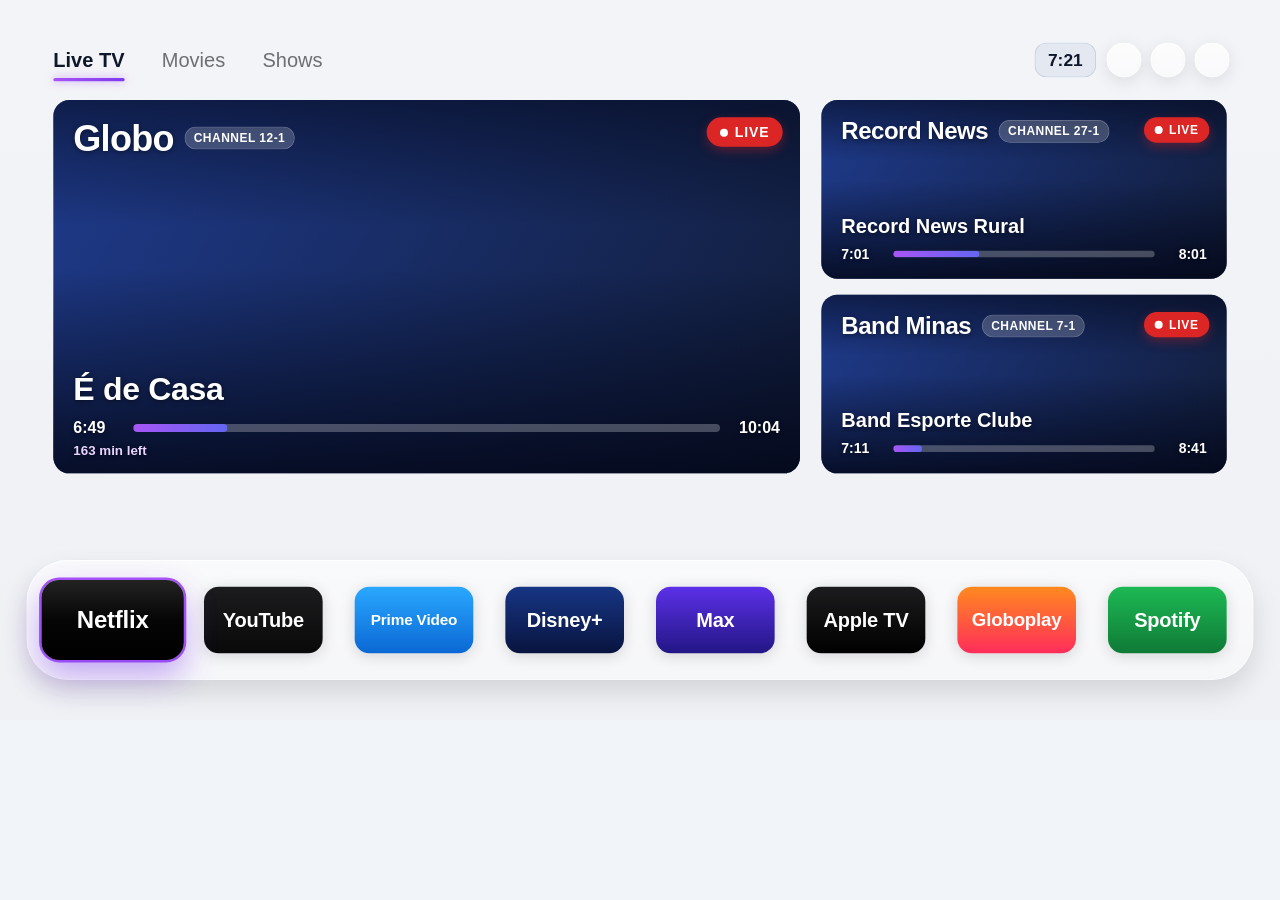
==== web/index.html @ 20753089 "Ajustes mais fáceis e com mais opções; Prateleira de pegar e arrastar Ajustes do Início: cada opção " ====
<!doctype html>
<html lang="en">
<head>
<meta charset="utf-8">
<meta name="viewport" content="width=1920, height=1080">
<title>Free My TV</title>
<link rel="stylesheet" href="home.css">
</head>
<body>
<script>
  // The look the home screen last had, before anything is drawn, so a night start doesn't flash the day one first.
  try {
    if (localStorage.getItem('fmtv.night') === 'true') {
      document.documentElement.style.background = '#020617';
      document.body.className = 'night';
    }
  } catch (e) {}
</script>
<div id="stage">
  <div id="sky" class="layer">
    <div class="grad day"></div>
    <div class="grad night"></div>
    <canvas id="bgA" width="48" height="27"></canvas>
    <canvas id="bgB" width="48" height="27"></canvas>
    <div class="veil"></div>
    <div class="lift"></div>
  </div>
  <div id="home" class="layer">
    <div id="catalog" class="layer">
      <div id="hero"><div class="bg"></div><div class="fade"></div><div class="info"></div></div>
      <div id="rows"></div>
      <div class="msg"></div>
    </div>
    <div id="top" class="layer">
      <h1 id="title"></h1>
      <div id="tabs"></div>
      <div id="buttons"></div>
      <div id="topclock"></div>
      <div id="cards"></div>
      <div id="clock"><span class="time"></span><span class="date"></span></div>
    </div>
    <div id="platter"></div>
    <div id="tiles"></div>
  </div>
  <div id="drawer" class="layer"></div>
  <div id="apps" class="layer sheet"><h2></h2><div class="grid"></div></div>
  <div id="settings" class="layer sheet"><div class="box"></div></div>
  <div id="shelfedit" class="layer sheet"></div>
  <div id="langpick" class="layer sheet"><div class="box"></div></div>
  <div id="saver" class="layer"></div>
  <div id="toast"></div>
</div>
<script src="config.js"></script>
<script src="i18n.js"></script>
<script src="strings.js"></script>
<script src="tv.js"></script>
<script src="zones.js"></script>
<script src="data.js"></script>
<script src="iptv.js"></script>
<script src="home.js"></script>
</body>
</html>
---- web/home.css ----
/*
 * The home screen on a 1920 × 1080 stage: the tabs at the top
 * left, icon-only glass buttons at the top right, three picks, and the glass shelf at the bottom; ↓ on the shelf opens
 * the drawer (inputs, shortcuts, weather). Light by day, dark from sunset to sunrise.
 * No CSS variables, grid or backdrop-filter: older LG TVs (webOS 3 and 4) don't have them, and blur is too heavy for
 * their GPUs. Only transform and opacity animate.
 */
@font-face {
  font-family: 'Inter';
  src: url('fonts/InterVariable.ttf') format('truetype');
  font-weight: 100 900;
}

html, body {
  margin: 0;
  padding: 0;
  width: 100%;
  height: 100%;
  overflow: hidden;
  background: #F1F5F9;
}

body {
  font-family: 'Inter', 'LG Smart UI', 'Helvetica Neue', Arial, sans-serif;
  color: #1D1D1F;
  -webkit-font-smoothing: antialiased;
  cursor: default;
}

button { font: inherit; color: inherit; background: none; border: 0; padding: 0; margin: 0; outline: none; }

#stage {
  position: absolute;
  left: 0;
  top: 0;
  width: 1920px;
  height: 1080px;
  overflow: hidden;
  -webkit-transform-origin: 0 0;
  transform-origin: 0 0;
}

.layer { position: absolute; left: 0; top: 0; width: 1920px; height: 1080px; }

/* Symbols: Material Symbols as white PNGs, tinted by the background color. */
.sym {
  display: inline-block;
  -webkit-mask-size: contain;
  -webkit-mask-repeat: no-repeat;
  -webkit-mask-position: center;
  background-color: currentColor;
}

/* MARK: - Background: the first pick's photo, very blurred and almost white (almost black at night). */

#sky { background: #E2E8F0; }
#sky .grad { position: absolute; left: 0; top: 0; width: 100%; height: 100%; -webkit-transition: opacity 2s; transition: opacity 2s; }
#sky .day { background: -webkit-linear-gradient(top, #F1F5F9, #E2E8F0); background: linear-gradient(#F1F5F9, #E2E8F0); }
#sky .night { background: -webkit-linear-gradient(top, #0F172A, #020617); background: linear-gradient(#0F172A, #020617); opacity: 0; }
#sky canvas { position: absolute; left: -4%; top: -4%; width: 108%; height: 108%; opacity: 0; -webkit-transition: opacity 0.8s; transition: opacity 0.8s; }
#sky canvas.on { opacity: 1; }
#sky .veil { position: absolute; left: 0; top: 0; width: 100%; height: 100%; background: rgba(245, 245, 247, 0.74); -webkit-transition: background-color 2s; transition: background-color 2s; }
#sky .lift { position: absolute; left: 0; top: 0; width: 100%; height: 100%; background: #FFF; opacity: 0; -webkit-transition: opacity 0.45s, background-color 2s; transition: opacity 0.45s, background-color 2s; }
.night #sky .day { opacity: 0; }
.night #sky .night { opacity: 1; }
.night #sky .veil { background: rgba(2, 6, 23, 0.8); }
.night #sky .lift { background: #000; }
.drawer-open #sky .lift { opacity: 0.32; }
.night.drawer-open #sky .lift { opacity: 0.42; }

/* MARK: - Moving parts: the top fades and everything rises when the drawer opens. */

/* Each part is its own stack, so a focused tile (z-index) never shows over the drawer, a sheet or the screensaver. */
#home { z-index: 1; }
#drawer { z-index: 2; }
.sheet { z-index: 3; }
#saver { z-index: 4; }

#home, #drawer {
  -webkit-transition: -webkit-transform 0.38s cubic-bezier(0.32, 0.72, 0.2, 1), opacity 0.28s;
  transition: transform 0.38s cubic-bezier(0.32, 0.72, 0.2, 1), opacity 0.28s;
}
.drawer-open #home { -webkit-transform: translateY(-560px); transform: translateY(-560px); }
#top { -webkit-transition: opacity 0.2s; transition: opacity 0.2s; }
.drawer-open #top { opacity: 0; }
#drawer { -webkit-transform: translateY(560px); transform: translateY(560px); opacity: 0; }
.drawer-open #drawer { -webkit-transform: none; transform: none; opacity: 1; }
/* Closed, it still spans the screen below the shelf: only its keys take the pointer, and only when it's open. */
#drawer { pointer-events: none; }
.drawer-open #drawer .key { pointer-events: auto; }

/* MARK: - Title and tabs */

#title {
  position: absolute;
  left: 76px;
  top: 52px;
  margin: 0;
  font-size: 76px;
  font-weight: 600;
  letter-spacing: 0.004em;
  line-height: 1;
  white-space: nowrap;
  color: #1D1D1F;
  -webkit-transition: color 2s;
  transition: color 2s;
}

/* No title ("Para você"): the tabs take its place, in line with the buttons. */
#title { display: none; }
#tabs { position: absolute; left: 54px; top: 56px; height: 68px; white-space: nowrap; }
.tab {
  position: relative;
  display: inline-block;
  height: 68px;
  padding: 0 26px;
  margin-right: 4px;
  border-radius: 34px;
  font-size: 30px;
  font-weight: 500;
  line-height: 68px;
  color: #6E6E73;
  -webkit-transition: -webkit-transform 0.2s cubic-bezier(0.2, 0.9, 0.3, 1.2), background-color 0.17s, box-shadow 0.2s, color 0.17s;
  transition: transform 0.2s cubic-bezier(0.2, 0.9, 0.3, 1.2), background-color 0.17s, box-shadow 0.2s, color 0.17s;
}
.tab.on { font-weight: 800; color: #0F172A; }
.tab.on::after {
  content: '';
  position: absolute;
  left: 26px;
  right: 26px;
  bottom: 2px;
  height: 5px;
  border-radius: 3px;
  background: -webkit-linear-gradient(left, #A855F7, #7C3AED);
  background: linear-gradient(90deg, #A855F7, #7C3AED);
  box-shadow: 0 0 12px rgba(168, 85, 247, 0.6);
}
.tab.focus {
  background: #FFF;
  color: #6D28D9;
  -webkit-transform: scale(1.05);
  transform: scale(1.05);
  box-shadow: 0 8px 26px rgba(0, 0, 0, 0.22);
}
.night #title, .night .tab.on { color: #F5F5F7; }
.night .tab { color: rgba(245, 245, 247, 0.62); }
.night .tab.focus { color: #6D28D9; box-shadow: 0 8px 26px rgba(0, 0, 0, 0.4); }

/* Live TV, HDMI Inputs and Settings: glass circles; the focused one turns white, with its name below. */
.round {
  position: absolute;
  top: 64px;
  width: 52px;
  height: 52px;
  border-radius: 26px;
  background: -webkit-linear-gradient(top, rgba(255, 255, 255, 0.78), rgba(255, 255, 255, 0.5));
  background: linear-gradient(rgba(255, 255, 255, 0.78), rgba(255, 255, 255, 0.5));
  box-shadow: 0 6px 26px rgba(0, 0, 0, 0.1), inset 0 1px 0 rgba(255, 255, 255, 0.9), inset 0 0 0 1px rgba(255, 255, 255, 0.5);
  color: #1D1D1F;
  -webkit-transition: -webkit-transform 0.2s cubic-bezier(0.2, 0.9, 0.3, 1.2), box-shadow 0.2s, background-color 0.17s;
  transition: transform 0.2s cubic-bezier(0.2, 0.9, 0.3, 1.2), box-shadow 0.2s, background-color 0.17s;
}
.round .sym { position: absolute; left: 15px; top: 15px; width: 22px; height: 22px; }
.round.focus { background: #7C3AED; color: #FFF; -webkit-transform: scale(1.1); transform: scale(1.1); box-shadow: 0 14px 30px rgba(0, 0, 0, 0.24); }
.round .tip { font-size: 19px !important;
  position: absolute;
  top: 66px;
  left: 50%;
  width: 300px;
  margin-left: -150px;
  text-align: center;
  font-size: 23px;
  font-weight: 600;
  white-space: nowrap;
  opacity: 0;
  -webkit-transition: opacity 0.14s;
  transition: opacity 0.14s;
}
.round.last .tip { left: auto; right: -10px; margin-left: 0; text-align: right; }
.round.focus .tip { opacity: 1; }
.night .round {
  background: -webkit-linear-gradient(top, rgba(40, 40, 44, 0.8), rgba(17, 17, 19, 0.62));
  background: linear-gradient(rgba(40, 40, 44, 0.8), rgba(17, 17, 19, 0.62));
  box-shadow: 0 6px 26px rgba(0, 0, 0, 0.3), inset 0 1px 0 rgba(255, 255, 255, 0.14), inset 0 0 0 1px rgba(255, 255, 255, 0.08);
  color: rgba(255, 255, 255, 0.92);
}
.night .round.focus { background: #7C3AED; color: #FFF; }
.night .round.focus .tip { color: #F5F5F7; }

/* MARK: - Picks: a wide card and two tall ones; focused, a card grows 5%, rises and its edge lights up. */

.card {
  position: absolute;
  top: 172px;
  height: 442px;
  -webkit-transition: -webkit-transform 0.22s cubic-bezier(0.2, 0.9, 0.3, 1.15);
  transition: transform 0.22s cubic-bezier(0.2, 0.9, 0.3, 1.15);
}
.card .img {
  position: absolute;
  left: 0;
  top: 0;
  width: 100%;
  height: 100%;
  border-radius: 24px;
  overflow: hidden;
  background-color: #DADADF;
  background-size: cover;
  background-position: center;
  box-shadow: 0 10px 30px rgba(0, 0, 0, 0.14);
  -webkit-transition: box-shadow 0.22s;
  transition: box-shadow 0.22s;
}
.card .img::after {
  content: '';
  position: absolute;
  left: 0;
  top: 0;
  right: 0;
  bottom: 0;
  border-radius: 24px;
  box-shadow: inset 0 0 0 3px #A855F7;
  background: -webkit-linear-gradient(-60deg, rgba(255, 255, 255, 0.22), rgba(255, 255, 255, 0) 55%);
  background: linear-gradient(150deg, rgba(255, 255, 255, 0.22), rgba(255, 255, 255, 0) 55%);
  opacity: 0;
  -webkit-transition: opacity 0.17s;
  transition: opacity 0.17s;
}
.card.focus { -webkit-transform: translateY(-6px) scale(1.05); transform: translateY(-6px) scale(1.05); z-index: 2; }
.card.focus .img { box-shadow: 0 24px 46px rgba(124, 58, 237, 0.4); }
.card.focus .img::after { opacity: 1; }
.card .name {
  position: absolute;
  left: 0;
  top: 464px;
  max-width: 100%;
  overflow: hidden;
  text-overflow: ellipsis;
  white-space: nowrap;
  font-size: 31px;
  font-weight: 600;
  letter-spacing: 0.012em;
  color: #1D1D1F;
  -webkit-transition: color 2s;
  transition: color 2s;
}
.card .meta {
  position: absolute;
  left: 0;
  top: 506px;
  max-width: 100%;
  overflow: hidden;
  text-overflow: ellipsis;
  white-space: nowrap;
  font-size: 25px;
  font-weight: 500;
  color: #6E6E73;
}
.night .card .img { background-color: #2C2C2E; box-shadow: 0 10px 30px rgba(0, 0, 0, 0.32); }
.night .card .name { color: #F5F5F7; }
.night .card .meta { color: rgba(245, 245, 247, 0.62); }

/* Without a TMDB key (or picks yet): the date and the time instead of the cards. */
#clock {
  position: absolute;
  left: 76px;
  top: 210px;
  font-size: 176px;
  font-weight: 200;
  letter-spacing: -0.01em;
  line-height: 1;
  color: #1D1D1F;
  display: none;
}
#clock .date { display: block; font-size: 40px; font-weight: 500; letter-spacing: 0; margin-top: 18px; color: #6E6E73; }
.no-picks #clock { display: block; }
.night #clock { color: #F5F5F7; }
.night #clock .date { color: rgba(245, 245, 247, 0.62); }

/* The clock next to the round buttons, as in smart_tv_ui.html */
#topclock {
  position: absolute;
  right: 276px;
  top: 64px;
  height: 52px;
  padding: 0 20px;
  border-radius: 18px;
  line-height: 52px;
  font-size: 26px;
  font-weight: 700;
  font-feature-settings: 'tnum';
  color: #0F172A;
  background: rgba(226, 232, 240, 0.85);
  box-shadow: inset 0 0 0 1px rgba(148, 163, 184, 0.5);
}
.night #topclock { color: #FFF; background: rgba(255, 255, 255, 0.06); box-shadow: inset 0 0 0 1px rgba(255, 255, 255, 0.1); }

/* MARK: - TV aberta: channel cards with the name on top, a red LIVE badge and what's on at the bottom */

.card.live .img { box-shadow: 0 14px 34px rgba(15, 23, 42, 0.28); -webkit-transition: opacity 0.4s; transition: opacity 0.4s; }
/* Over the color or the picture: dark at the top and the bottom, so the white text always reads. */
.card.live .shade {
  position: absolute;
  left: 0;
  top: 0;
  right: 0;
  bottom: 0;
  border-radius: 24px;
  background: -webkit-linear-gradient(top, rgba(2, 6, 23, 0.55), rgba(2, 6, 23, 0) 34%, rgba(2, 6, 23, 0) 45%, rgba(2, 6, 23, 0.82));
  background: linear-gradient(rgba(2, 6, 23, 0.55), rgba(2, 6, 23, 0) 34%, rgba(2, 6, 23, 0) 45%, rgba(2, 6, 23, 0.82));
}
.card.live.playing .img { opacity: 0; }
.card.live.playing .mark { opacity: 0; }
.card.live.focus .shade { box-shadow: inset 0 0 0 3px #A855F7; }

/* Each card's picture (home.js, placePlayer): under the card it plays in, which shows through. */
.cardplayer {
  position: absolute;
  border-radius: 24px;
  overflow: hidden;
  background: #000;
  object-fit: cover;
}
/* In a computer's browser, a stand-in for the picture. */
.cardplayer.sample {
  background: -webkit-linear-gradient(-30deg, #1E3A8A, #0F172A 40%, #312E81 70%, #0F172A);
  background: linear-gradient(120deg, #1E3A8A, #0F172A 40%, #312E81 70%, #0F172A);
  background-size: 300% 300%;
  -webkit-animation: sample 6s ease-in-out infinite alternate;
  animation: sample 6s ease-in-out infinite alternate;
}
@-webkit-keyframes sample { from { background-position: 0% 50%; } to { background-position: 100% 50%; } }
@keyframes sample { from { background-position: 0% 50%; } to { background-position: 100% 50%; } }

.card.live .mark { position: absolute; right: 40px; top: 50%; margin-top: -60px; width: 120px; height: 120px; color: rgba(255, 255, 255, 0.12); -webkit-transition: opacity 0.4s; transition: opacity 0.4s; }
.card.live .mark .sym { width: 120px; height: 120px; }
.card.live.small .mark { right: 28px; margin-top: -40px; width: 80px; height: 80px; }
.card.live.small .mark .sym { width: 80px; height: 80px; }
/* The channel's logo from the IPTV list, in place of the symbol, while no picture plays on the card. */
.card.live .mark.has-logo { width: 280px; height: 160px; margin-top: -80px; text-align: right; }
.card.live.small .mark.has-logo { width: 180px; height: 100px; margin-top: -50px; }
.card.live .mark .logo { max-width: 100%; max-height: 100%; opacity: 0.92; }
.card.live .head { position: absolute; left: 30px; top: 26px; right: 200px; white-space: nowrap; color: #FFF; }
.card.live.small .head { right: 170px; overflow: hidden; text-overflow: ellipsis; }
.card.live .chan { font-size: 36px; font-weight: 900; letter-spacing: -0.02em; vertical-align: middle; text-shadow: 0 2px 8px rgba(0, 0, 0, 0.45); }
.card.live.big .chan { font-size: 54px; }
.card.live .num {
  display: inline-block;
  margin-left: 16px;
  padding: 0 14px;
  height: 34px;
  line-height: 34px;
  border-radius: 17px;
  font-size: 18px;
  font-weight: 700;
  text-transform: uppercase;
  letter-spacing: 0.04em;
  vertical-align: middle;
  background: rgba(255, 255, 255, 0.2);
  box-shadow: inset 0 0 0 1px rgba(255, 255, 255, 0.25);
}
.card.live .badge {
  position: absolute;
  right: 26px;
  top: 26px;
  height: 38px;
  padding: 0 16px;
  line-height: 38px;
  border-radius: 19px;
  font-size: 18px;
  font-weight: 800;
  letter-spacing: 0.06em;
  text-transform: uppercase;
  color: #FFF;
  background: #DC2626;
  box-shadow: 0 6px 16px rgba(220, 38, 38, 0.35);
  white-space: nowrap;
}
.card.live.big .badge { height: 44px; line-height: 44px; font-size: 21px; padding: 0 20px; border-radius: 22px; }
.card.live .dot {
  display: inline-block;
  width: 12px;
  height: 12px;
  margin-right: 10px;
  border-radius: 6px;
  background: #FFF;
  -webkit-animation: livedot 1.2s ease-in-out infinite;
  animation: livedot 1.2s ease-in-out infinite;
}
@-webkit-keyframes livedot { 0%, 100% { opacity: 1; } 50% { opacity: 0.35; } }
@keyframes livedot { 0%, 100% { opacity: 1; } 50% { opacity: 0.35; } }
.card.live .foot { position: absolute; left: 30px; right: 30px; bottom: 22px; color: #FFF; }
.card.live .prog { font-size: 30px; font-weight: 700; white-space: nowrap; overflow: hidden; text-overflow: ellipsis; text-shadow: 0 2px 8px rgba(0, 0, 0, 0.5); }
.card.live.big .prog { font-size: 48px; font-weight: 800; letter-spacing: -0.01em; }
/* Start time, the progress, end time, on one line. */
.card.live .timeline { position: relative; height: 30px; margin-top: 10px; }
.card.live .timeline .t { position: absolute; top: 0; font-size: 21px; font-weight: 700; line-height: 30px; font-feature-settings: 'tnum'; text-shadow: 0 1px 6px rgba(0, 0, 0, 0.5); }
.card.live .timeline .t:first-child { left: 0; }
.card.live .timeline .t:last-child { right: 0; }
.card.live .bar { position: absolute; left: 78px; right: 78px; top: 10px; height: 10px; border-radius: 5px; overflow: hidden; background: rgba(255, 255, 255, 0.25); }
.card.live .fill { height: 10px; border-radius: 5px; background: -webkit-linear-gradient(left, #A855F7, #6366F1); background: linear-gradient(90deg, #A855F7, #6366F1); }
.card.live.big .timeline { height: 34px; margin-top: 14px; }
.card.live.big .timeline .t { font-size: 24px; line-height: 34px; }
.card.live.big .bar { left: 90px; right: 90px; top: 11px; height: 12px; border-radius: 6px; }
.card.live.big .fill { height: 12px; border-radius: 6px; }
.card.live .left { margin-top: 6px; font-size: 20px; font-weight: 600; color: #E9D5FF; text-shadow: 0 1px 6px rgba(0, 0, 0, 0.5); }

/* MARK: - Shelf: the glass bar with the apps, each in its brand color; focused, a tile grows 20% and rises. */

#platter {
  position: absolute;
  top: 814px;
  height: 206px;
  border-radius: 62px;
  background: -webkit-linear-gradient(top, rgba(255, 255, 255, 0.62), rgba(255, 255, 255, 0.4));
  background: linear-gradient(rgba(255, 255, 255, 0.62), rgba(255, 255, 255, 0.4));
  box-shadow: 0 18px 40px rgba(0, 0, 0, 0.12), inset 0 1.5px 0 rgba(255, 255, 255, 0.95), inset 0 0 0 1px rgba(255, 255, 255, 0.55);
}
.night #platter {
  background: -webkit-linear-gradient(top, rgba(30, 41, 59, 0.72), rgba(15, 23, 42, 0.6));
  background: linear-gradient(rgba(30, 41, 59, 0.72), rgba(15, 23, 42, 0.6));
  box-shadow: 0 18px 40px rgba(0, 0, 0, 0.32), inset 0 1.5px 0 rgba(255, 255, 255, 0.14), inset 0 0 0 1px rgba(255, 255, 255, 0.08);
}

#tiles {
  position: absolute;
  left: 0;
  top: 0;
  -webkit-transition: -webkit-transform 0.3s cubic-bezier(0.2, 0.9, 0.3, 1);
  transition: transform 0.3s cubic-bezier(0.2, 0.9, 0.3, 1);
}

.tile {
  position: absolute;
  top: 854px;
  height: 126px;
  border-radius: 22px;
  overflow: hidden;
  color: #FFF;
  box-shadow: 0 4px 22px rgba(0, 0, 0, 0.14);
  -webkit-transition: -webkit-transform 0.2s cubic-bezier(0.2, 0.9, 0.3, 1.2), box-shadow 0.2s, opacity 0.3s;
  transition: transform 0.2s cubic-bezier(0.2, 0.9, 0.3, 1.2), box-shadow 0.2s, opacity 0.3s;
}
.tile img { position: absolute; left: 50%; top: 50%; max-width: 76%; max-height: 62%; -webkit-transform: translate(-50%, -50%); transform: translate(-50%, -50%); }
/* a logo lifted off the TV's icon (home.js): as large as the tile allows */
.tile img.logo { width: 70%; height: 50%; max-width: none; max-height: none; object-fit: contain; }
.tile .word {
  position: absolute;
  left: 8%;
  right: 8%;
  top: 50%;
  margin-top: -20px;
  height: 40px;
  line-height: 40px;
  text-align: center;
  font-size: 30px;
  font-weight: 700;
  letter-spacing: -0.01em;
  white-space: nowrap;
  overflow: hidden;
  text-overflow: ellipsis;
}
.tile::after {
  content: '';
  position: absolute;
  left: 0;
  top: 0;
  right: 0;
  height: 50%;
  background: -webkit-linear-gradient(top, rgba(255, 255, 255, 0.1), rgba(255, 255, 255, 0));
  background: linear-gradient(rgba(255, 255, 255, 0.1), rgba(255, 255, 255, 0));
  opacity: 0;
  -webkit-transition: opacity 0.17s;
  transition: opacity 0.17s;
}
.tile.focus { -webkit-transform: scale(1.2); transform: scale(1.2); box-shadow: 0 18px 40px rgba(124, 58, 237, 0.45), 0 0 0 3px #A855F7; z-index: 2; }
.tile.focus::after { opacity: 1; }
.night .tile { box-shadow: 0 4px 22px rgba(0, 0, 0, 0.3); }
.night .tile.focus { box-shadow: 0 18px 40px rgba(124, 58, 237, 0.5), 0 0 0 3px #A855F7; }
.more { position: absolute; width: 17px; height: 17px; color: rgba(0, 0, 0, 0.6); }
.more.back { -webkit-transform: scaleX(-1); transform: scaleX(-1); }
.night .more { color: rgba(255, 255, 255, 0.8); }

/* MARK: - Drawer: inputs and shortcuts, weather */

.row-title { position: absolute; top: 494px; font-size: 25px; font-weight: 600; color: #6E6E73; white-space: nowrap; }
.night .row-title { color: rgba(255, 255, 255, 0.7); }

.glass {
  background: -webkit-linear-gradient(top, rgba(255, 255, 255, 0.86), rgba(255, 255, 255, 0.66));
  background: linear-gradient(rgba(255, 255, 255, 0.86), rgba(255, 255, 255, 0.66));
  box-shadow: 0 10px 30px rgba(0, 0, 0, 0.1), inset 0 1.5px 0 rgba(255, 255, 255, 0.95), inset 0 0 0 1px rgba(255, 255, 255, 0.5);
}
.night .glass {
  background: -webkit-linear-gradient(top, rgba(30, 41, 59, 0.78), rgba(15, 23, 42, 0.64));
  background: linear-gradient(rgba(30, 41, 59, 0.78), rgba(15, 23, 42, 0.64));
  box-shadow: 0 10px 30px rgba(0, 0, 0, 0.3), inset 0 1.5px 0 rgba(255, 255, 255, 0.12), inset 0 0 0 1px rgba(255, 255, 255, 0.07);
}

.key {
  position: absolute;
  top: 540px;
  height: 126px;
  border-radius: 20px;
  text-align: center;
  color: #1D1D1F;
  -webkit-transition: -webkit-transform 0.19s cubic-bezier(0.2, 0.9, 0.3, 1.2), box-shadow 0.19s, background-color 0.14s;
  transition: transform 0.19s cubic-bezier(0.2, 0.9, 0.3, 1.2), box-shadow 0.19s, background-color 0.14s;
}
.key .sym { position: absolute; left: 50%; top: 33px; width: 34px; height: 34px; margin-left: -17px; }
.key .label { position: absolute; left: 8px; right: 8px; top: 82px; font-size: 23px; font-weight: 500; white-space: nowrap; overflow: hidden; text-overflow: ellipsis; }
.key.off { color: #8E8E93; }
.key.focus { background: #7C3AED; color: #FFF; -webkit-transform: scale(1.07); transform: scale(1.07); box-shadow: 0 16px 34px rgba(0, 0, 0, 0.42); z-index: 2; }
.night .key { color: rgba(255, 255, 255, 0.95); }
.night .key.off { color: rgba(255, 255, 255, 0.42); }
.night .key.focus { color: #FFF; }

.panel { position: absolute; top: 708px; height: 300px; border-radius: 30px; overflow: hidden; color: #1D1D1F; }
.night .panel { color: #F5F5F7; }
.panel .head { position: absolute; left: 34px; top: 30px; font-size: 25px; font-weight: 600; color: #6E6E73; white-space: nowrap; }
.panel .side { position: absolute; right: 34px; top: 33px; font-size: 21px; font-weight: 500; color: #8E8E93; white-space: nowrap; }
.night .panel .head { color: rgba(255, 255, 255, 0.7); }
.night .panel .side { color: rgba(255, 255, 255, 0.6); }

#weather .now { position: absolute; left: 34px; top: 82px; height: 100px; white-space: nowrap; }
#weather .now .sym { width: 56px; height: 56px; vertical-align: 12px; margin-right: 18px; }
#weather .now .temp { font-size: 100px; font-weight: 300; line-height: 100px; font-feature-settings: 'tnum'; }
#weather .cond { position: absolute; left: 34px; top: 192px; font-size: 29px; font-weight: 500; white-space: nowrap; }
#weather .range { position: absolute; left: 34px; top: 236px; font-size: 23px; font-weight: 500; color: #6E6E73; white-space: nowrap; font-feature-settings: 'tnum'; }
#weather .split { position: absolute; left: 391px; top: 34px; bottom: 34px; width: 2px; background: rgba(0, 0, 0, 0.1); }
#weather .hours { position: absolute; left: 422px; right: 30px; top: 74px; height: 140px; }
#weather .hour { position: absolute; top: 0; text-align: center; font-feature-settings: 'tnum'; }
#weather .hour .t { font-size: 22px; font-weight: 500; color: #6E6E73; }
#weather .hour .sym { display: block; width: 30px; height: 30px; margin: 22px auto 18px; }
#weather .hour .d { font-size: 26px; font-weight: 500; }
#weather .sun { position: absolute; left: 422px; top: 236px; font-size: 23px; font-weight: 500; color: #6E6E73; white-space: nowrap; }
#weather .sun .sym { width: 22px; height: 22px; vertical-align: -3px; margin-right: 10px; }
#weather .sun span { margin-right: 36px; }
.night #weather .range, .night #weather .hour .t, .night #weather .sun { color: rgba(255, 255, 255, 0.68); }
.night #weather .split { background: rgba(255, 255, 255, 0.14); }


/* MARK: - Sheets over the home screen: All Apps, Settings, Shelf */

.sheet {
  background: rgba(0, 0, 0, 0.66);
  color: #FFF;
  opacity: 0;
  visibility: hidden;
  pointer-events: none; /* while it fades out, the pointer goes to what's under it, not to its rows */
  -webkit-transform: scale(1.04);
  transform: scale(1.04);
  -webkit-transition: opacity 0.24s, -webkit-transform 0.3s cubic-bezier(0.2, 0.9, 0.3, 1), visibility 0s 0.3s;
  transition: opacity 0.24s, transform 0.3s cubic-bezier(0.2, 0.9, 0.3, 1), visibility 0s 0.3s;
}
.sheet.open { opacity: 1; visibility: visible; pointer-events: auto; -webkit-transform: none; transform: none; -webkit-transition-delay: 0s; transition-delay: 0s; }
.sheet h2 { position: absolute; left: 0; right: 0; top: 84px; margin: 0; text-align: center; font-size: 40px; font-weight: 600; }

#apps .grid { position: absolute; left: 0; top: 0; width: 1920px; -webkit-transition: -webkit-transform 0.28s cubic-bezier(0.2, 0.9, 0.3, 1); transition: transform 0.28s cubic-bezier(0.2, 0.9, 0.3, 1); }
.cell { position: absolute; width: 300px; height: 169px; }
.cell .face {
  position: absolute;
  left: 0;
  top: 0;
  width: 300px;
  height: 169px;
  border-radius: 22px;
  overflow: hidden;
  box-shadow: inset 0 0 0 2px rgba(255, 255, 255, 0.08);
  -webkit-transition: -webkit-transform 0.19s cubic-bezier(0.2, 0.9, 0.3, 1.2), box-shadow 0.19s;
  transition: transform 0.19s cubic-bezier(0.2, 0.9, 0.3, 1.2), box-shadow 0.19s;
}
.cell .face img { position: absolute; left: 50%; top: 50%; max-width: 70%; max-height: 60%; -webkit-transform: translate(-50%, -50%); transform: translate(-50%, -50%); }
.cell .face img.logo { width: 64%; height: 46%; max-width: none; max-height: none; object-fit: contain; }
.cell .face .word { position: absolute; left: 6%; right: 6%; top: 50%; margin-top: -22px; height: 44px; line-height: 44px; text-align: center; font-size: 32px; font-weight: 700; white-space: nowrap; overflow: hidden; text-overflow: ellipsis; color: #FFF; }
.cell .label { position: absolute; left: 0; right: 0; top: 186px; text-align: center; font-size: 24px; font-weight: 500; color: rgba(255, 255, 255, 0.6); white-space: nowrap; overflow: hidden; text-overflow: ellipsis; }
.cell.focus .face { -webkit-transform: scale(1.08); transform: scale(1.08); box-shadow: 0 16px 34px rgba(124, 58, 237, 0.5), inset 0 0 0 3px #A855F7; }
.cell.focus .label { color: #FFF; }

#settings .box, #shelfedit .box, #langpick .box {
  position: absolute;
  left: 560px;
  top: 150px;
  width: 800px;
  border-radius: 40px;
  padding: 30px 30px 26px;
  box-sizing: border-box;
  background: -webkit-linear-gradient(top, rgba(34, 36, 44, 0.96), rgba(18, 20, 26, 0.97));
  background: linear-gradient(rgba(34, 36, 44, 0.96), rgba(18, 20, 26, 0.97));
  box-shadow: 0 40px 90px rgba(0, 0, 0, 0.6), inset 0 1px 0 rgba(255, 255, 255, 0.14), inset 0 0 0 1px rgba(255, 255, 255, 0.08);
}
.box .title { font-size: 38px; font-weight: 700; padding: 6px 18px 18px; letter-spacing: -0.01em; }
.box .title .sym { width: 36px; height: 36px; vertical-align: -5px; margin-right: 14px; color: rgba(255, 255, 255, 0.85); }
.box .list { position: relative; overflow: hidden; }
.box .rows { -webkit-transition: -webkit-transform 0.2s cubic-bezier(0.2, 0.9, 0.3, 1); transition: transform 0.2s cubic-bezier(0.2, 0.9, 0.3, 1); }
.box .row { position: relative; height: 70px; margin-bottom: 8px; border-radius: 20px; font-size: 30px; font-weight: 600; line-height: 70px; padding: 0 24px; white-space: nowrap; -webkit-transition: background-color 0.13s; transition: background-color 0.13s; }
.box .row.focus { background: rgba(168, 85, 247, 0.28); box-shadow: inset 0 1px 0 rgba(255, 255, 255, 0.14); }
.box .row .value { position: absolute; right: 24px; top: 0; color: rgba(255, 255, 255, 0.92); font-weight: 500; }
.box .row .value .chev { color: rgba(255, 255, 255, 0.35); margin: 0 10px; }
.box .row .value .sym { width: 26px; height: 26px; vertical-align: -3px; }
.box .row.dim { color: rgba(255, 255, 255, 0.4); }
.box .hint { padding: 14px 18px 0; font-size: 22px; font-weight: 500; color: rgba(255, 255, 255, 0.5); }
/* Home Settings: what the focused row does, in plain words, above the keys' hint. */
.box .about { min-height: 64px; padding: 16px 18px 0; font-size: 25px; line-height: 32px; font-weight: 500; color: rgba(255, 255, 255, 0.86); }
.box .row.warn { background: rgba(239, 68, 68, 0.3); }
.box .row.warn .value { color: #FCA5A5; font-weight: 700; }

/* MARK: - Shelf editor: the apps in a grid; the one being moved is lifted and glows, the others slide to make room. */

#shelfedit { background: rgba(4, 6, 14, 0.94); }
#shelfedit .grid { position: absolute; left: 0; top: 0; width: 1920px; height: 1080px; }
#shelfedit .cell {
  -webkit-transition: left 0.22s cubic-bezier(0.2, 0.9, 0.3, 1), top 0.22s cubic-bezier(0.2, 0.9, 0.3, 1), opacity 0.2s;
  transition: left 0.22s cubic-bezier(0.2, 0.9, 0.3, 1), top 0.22s cubic-bezier(0.2, 0.9, 0.3, 1), opacity 0.2s;
}
#shelfedit .cell.away { opacity: 0; pointer-events: none; }
#shelfedit .cell.held { z-index: 5; }
#shelfedit .cell.held .face {
  -webkit-transform: scale(1.16) rotate(-2deg);
  transform: scale(1.16) rotate(-2deg);
  box-shadow: 0 30px 60px rgba(124, 58, 237, 0.7), inset 0 0 0 4px #FFF;
}
#shelfedit .cell.held .label { color: #FFF; font-weight: 700; }
/* Following the pointer: no sliding, it's where the pointer is. */
#shelfedit .cell.dragging { -webkit-transition: none; transition: none; z-index: 6; }
#shelfedit .cell .num {
  position: absolute;
  left: -12px;
  top: -12px;
  min-width: 44px;
  height: 44px;
  padding: 0 8px;
  box-sizing: border-box;
  border-radius: 22px;
  font-size: 24px;
  font-weight: 800;
  line-height: 44px;
  text-align: center;
  color: #FFF;
  background: #7C3AED;
  box-shadow: 0 4px 12px rgba(0, 0, 0, 0.4);
  z-index: 1;
}
#shelfedit .cell .num:empty { display: none; }
#shelfedit .cell .off {
  display: none;
  position: absolute;
  left: 50%;
  top: 62px;
  -webkit-transform: translateX(-50%);
  transform: translateX(-50%);
  padding: 6px 18px;
  border-radius: 20px;
  font-size: 22px;
  font-weight: 700;
  white-space: nowrap;
  color: #FFF;
  background: rgba(0, 0, 0, 0.75);
}
#shelfedit .cell.hidden-app .face { opacity: 0.3; }
#shelfedit .cell.hidden-app .off { display: block; }
#shelfedit .banner {
  position: absolute;
  left: 50%;
  top: 158px;
  -webkit-transform: translateX(-50%);
  transform: translateX(-50%);
  padding: 12px 30px;
  border-radius: 30px;
  font-size: 28px;
  font-weight: 700;
  white-space: nowrap;
  color: #FFF;
  background: #7C3AED;
  box-shadow: 0 10px 30px rgba(124, 58, 237, 0.5);
  opacity: 0;
  -webkit-transition: opacity 0.15s;
  transition: opacity 0.15s;
}
#shelfedit .banner.on { opacity: 1; }
#shelfedit .menu {
  display: none;
  position: absolute;
  width: 380px;
  padding: 14px;
  border-radius: 28px;
  background: -webkit-linear-gradient(top, rgba(34, 36, 44, 0.98), rgba(18, 20, 26, 0.98));
  background: linear-gradient(rgba(34, 36, 44, 0.98), rgba(18, 20, 26, 0.98));
  box-shadow: 0 30px 70px rgba(0, 0, 0, 0.6), inset 0 0 0 1px rgba(255, 255, 255, 0.1);
  z-index: 10;
}
#shelfedit .menu.on { display: block; }
#shelfedit .menu .opt { height: 64px; padding: 0 22px; border-radius: 18px; font-size: 28px; font-weight: 600; line-height: 64px; white-space: nowrap; }
#shelfedit .menu .opt.focus { background: #7C3AED; }
#shelfedit .keys { position: absolute; left: 0; right: 0; bottom: 44px; text-align: center; font-size: 26px; font-weight: 500; color: rgba(255, 255, 255, 0.75); }
.toggle { position: absolute; right: 24px; top: 13px; width: 78px; height: 44px; border-radius: 22px; background: #3A3D45; -webkit-transition: background-color 0.14s; transition: background-color 0.14s; }
.toggle::after { content: ''; position: absolute; left: 4px; top: 4px; width: 36px; height: 36px; border-radius: 18px; background: #FFF; box-shadow: 0 2px 6px rgba(0, 0, 0, 0.35); -webkit-transition: -webkit-transform 0.14s; transition: transform 0.14s; }
.toggle.on { background: #8B5CF6; }
.toggle.on::after { -webkit-transform: translateX(34px); transform: translateX(34px); }

/* MARK: - Screensaver: the picks' photos, slowly moving, and a clock */

#saver { background: #000; opacity: 0; visibility: hidden; -webkit-transition: opacity 1.2s, visibility 0s 1.2s; transition: opacity 1.2s, visibility 0s 1.2s; }
#saver.on { opacity: 1; visibility: visible; -webkit-transition-delay: 0s; transition-delay: 0s; }
#saver .photo { position: absolute; left: 0; top: 0; width: 1920px; height: 1080px; background-size: cover; background-position: center; opacity: 0; -webkit-transition: opacity 2.4s, -webkit-transform 24s linear; transition: opacity 2.4s, transform 24s linear; }
#saver .photo.on { opacity: 1; }
#saver .shade { position: absolute; left: 0; right: 0; bottom: 0; height: 520px; background: -webkit-linear-gradient(top, rgba(0, 0, 0, 0), rgba(0, 0, 0, 0.55)); background: linear-gradient(rgba(0, 0, 0, 0), rgba(0, 0, 0, 0.55)); }
#saver .clock {
  position: absolute;
  left: 80px;
  bottom: 90px;
  padding: 26px 46px 30px;
  border-radius: 46px;
  color: #FFF;
  background: -webkit-linear-gradient(top, rgba(255, 255, 255, 0.22), rgba(255, 255, 255, 0.1));
  background: linear-gradient(rgba(255, 255, 255, 0.22), rgba(255, 255, 255, 0.1));
  box-shadow: 0 30px 70px rgba(0, 0, 0, 0.35), inset 0 1.5px 0 rgba(255, 255, 255, 0.4), inset 0 0 0 1px rgba(255, 255, 255, 0.18);
  white-space: nowrap;
}
#saver .clock .time { font-size: 150px; font-weight: 300; line-height: 1; letter-spacing: -0.02em; font-feature-settings: 'tnum'; }
#saver .clock .date { margin-top: 10px; font-size: 34px; font-weight: 500; color: rgba(255, 255, 255, 0.82); }
#saver .clock .title { margin-top: 18px; font-size: 26px; font-weight: 500; color: rgba(255, 255, 255, 0.65); }

/* MARK: - Toast */

#toast {
  position: absolute;
  left: 50%;
  top: 64px;
  max-width: 820px;
  -webkit-transform: translate(-50%, -16px);
  transform: translate(-50%, -16px);
  padding: 18px 30px;
  border-radius: 32px;
  font-size: 26px;
  font-weight: 500;
  line-height: 1.3;
  color: rgba(255, 255, 255, 0.95);
  background: rgba(17, 17, 19, 0.86);
  box-shadow: 0 16px 40px rgba(0, 0, 0, 0.35), inset 0 1px 0 rgba(255, 255, 255, 0.14);
  opacity: 0;
  -webkit-transition: opacity 0.2s, -webkit-transform 0.2s;
  transition: opacity 0.2s, transform 0.2s;
  z-index: 50;
}
#toast.on { opacity: 1; -webkit-transform: translate(-50%, 0); transform: translate(-50%, 0); }

/* The Magic Remote's pointer: no text selection, no outlines. */
* { -webkit-user-select: none; user-select: none; -webkit-tap-highlight-color: transparent; }

/* MARK: - IPTV (iptv.js): the groups on the left, the channels on the right, and the player over everything */

#iptv { z-index: 5; background: #020617; color: #FFF; opacity: 0; visibility: hidden; -webkit-transition: opacity 0.24s, visibility 0s 0.24s; transition: opacity 0.24s, visibility 0s 0.24s; }
#iptv.open { opacity: 1; visibility: visible; -webkit-transition-delay: 0s; transition-delay: 0s; }
#iptv .title { position: absolute; left: 80px; top: 56px; font-size: 44px; font-weight: 800; letter-spacing: -0.01em; }
#iptv .title::after { content: ''; display: block; width: 70px; height: 5px; margin-top: 10px; border-radius: 3px; background: #A855F7; }
#iptv .groups { position: absolute; left: 80px; top: 170px; width: 380px; -webkit-transition: -webkit-transform 0.2s; transition: transform 0.2s; }
#iptv .group { height: 62px; margin-bottom: 12px; padding: 0 24px; border-radius: 18px; font-size: 26px; font-weight: 600; line-height: 62px; white-space: nowrap; overflow: hidden; text-overflow: ellipsis; color: rgba(255, 255, 255, 0.6); }
#iptv .group.on { color: #FFF; background: rgba(255, 255, 255, 0.06); }
#iptv .group.focus { background: #7C3AED; color: #FFF; }
#iptv .grid { position: absolute; left: 500px; top: 170px; right: 0; height: 860px; overflow: hidden; }
#iptv .rows { position: absolute; left: 0; top: 0; -webkit-transition: -webkit-transform 0.2s; transition: transform 0.2s; }
#iptv .chan { position: absolute; width: 310px; height: 150px; }
#iptv .chan .face { position: absolute; left: 0; top: 0; width: 310px; height: 104px; border-radius: 18px; background: #1E293B; box-shadow: inset 0 0 0 1px rgba(255, 255, 255, 0.08); overflow: hidden; -webkit-transition: -webkit-transform 0.15s; transition: transform 0.15s; }
#iptv .chan .face img { position: absolute; left: 50%; top: 50%; max-width: 70%; max-height: 70%; -webkit-transform: translate(-50%, -50%); transform: translate(-50%, -50%); }
#iptv .chan .face .word { position: absolute; left: 16px; right: 16px; top: 34px; text-align: center; font-size: 28px; font-weight: 800; white-space: nowrap; overflow: hidden; text-overflow: ellipsis; color: #E9D5FF; }
#iptv .chan .label { position: absolute; left: 4px; right: 4px; top: 114px; font-size: 22px; font-weight: 600; white-space: nowrap; overflow: hidden; text-overflow: ellipsis; color: rgba(255, 255, 255, 0.75); }
#iptv .chan.focus .face { -webkit-transform: scale(1.06); transform: scale(1.06); box-shadow: 0 0 0 3px #A855F7, 0 14px 30px rgba(124, 58, 237, 0.45); }
#iptv .chan.focus .label { color: #FFF; }
#iptv .status { position: absolute; left: 500px; top: 180px; font-size: 28px; font-weight: 600; color: rgba(255, 255, 255, 0.7); display: none; }
#iptv .status.on { display: block; }
#iptv .player { position: absolute; left: 0; top: 0; width: 1920px; height: 1080px; background: #000; display: none; }
#iptv.playing .player { display: block; }
#iptv.playing .status { left: 0; right: 0; top: 500px; text-align: center; z-index: 2; }
#iptv .info { position: absolute; left: 80px; right: 80px; bottom: 70px; padding: 28px 36px; border-radius: 28px; background: rgba(2, 6, 23, 0.82); box-shadow: inset 0 0 0 1px rgba(255, 255, 255, 0.1); opacity: 0; z-index: 2; -webkit-transition: opacity 0.3s; transition: opacity 0.3s; }
#iptv.playing .info.on { opacity: 1; }
#iptv .info .name { font-size: 44px; font-weight: 800; }
#iptv .info .sub { margin-top: 6px; font-size: 24px; font-weight: 600; color: #C4B5FD; }

/* MARK: - Movies and Shows: as on Netflix, the focused title large at the top and rows of titles below; light by day
   and dark at night, as the rest of the home screen (the solid colors are the sky's, under its veil). */

#catalog { display: none; background: #F2F4F7; overflow: hidden; }
.night #catalog { background: #040A1B; }
.catalog #catalog { display: block; }
.catalog #platter, .catalog #tiles, .catalog #cards, .catalog #clock { display: none; }

#hero .bg {
  position: absolute;
  left: 560px;
  top: 0;
  width: 1360px;
  height: 765px;
  background-size: cover;
  background-position: center top;
  opacity: 0;
  -webkit-transition: opacity 0.5s;
  transition: opacity 0.5s;
}
#hero .bg.on { opacity: 1; }
/* The photo melts into the dark on the left and at the bottom, where the text and the rows are. */
#hero .fade {
  position: absolute;
  left: 560px;
  top: 0;
  width: 1360px;
  height: 765px;
  background: -webkit-linear-gradient(left, #F2F4F7, rgba(242, 244, 247, 0.6) 30%, rgba(242, 244, 247, 0) 60%),
    -webkit-linear-gradient(top, rgba(242, 244, 247, 0.5), rgba(242, 244, 247, 0) 25%, rgba(242, 244, 247, 0) 60%, #F2F4F7);
  background: linear-gradient(90deg, #F2F4F7, rgba(242, 244, 247, 0.6) 30%, rgba(242, 244, 247, 0) 60%),
    linear-gradient(rgba(242, 244, 247, 0.5), rgba(242, 244, 247, 0) 25%, rgba(242, 244, 247, 0) 60%, #F2F4F7);
}
.night #hero .fade {
  background: -webkit-linear-gradient(left, #040A1B, rgba(4, 10, 27, 0.6) 30%, rgba(4, 10, 27, 0) 60%),
    -webkit-linear-gradient(top, rgba(4, 10, 27, 0.5), rgba(4, 10, 27, 0) 25%, rgba(4, 10, 27, 0) 60%, #040A1B);
  background: linear-gradient(90deg, #040A1B, rgba(4, 10, 27, 0.6) 30%, rgba(4, 10, 27, 0) 60%),
    linear-gradient(rgba(4, 10, 27, 0.5), rgba(4, 10, 27, 0) 25%, rgba(4, 10, 27, 0) 60%, #040A1B);
}
#hero .info { position: absolute; left: 80px; top: 176px; width: 900px; color: #0F172A; }
.night #hero .info { color: #FFF; }
#hero .htitle {
  max-height: 160px;
  overflow: hidden;
  font-size: 68px;
  font-weight: 900;
  line-height: 1.15;
  letter-spacing: -0.02em;
}
.night #hero .htitle { text-shadow: 0 2px 12px rgba(0, 0, 0, 0.5); }
#hero .hmeta { margin-top: 18px; font-size: 27px; font-weight: 600; color: #475569; white-space: nowrap; }
.night #hero .hmeta { color: rgba(255, 255, 255, 0.85); }
#hero .svc {
  display: inline-block;
  margin-left: 18px;
  padding: 4px 14px;
  border-radius: 8px;
  font-size: 23px;
  font-weight: 800;
  color: #FFF;
  background: #E50914;
  vertical-align: 2px;
}
#hero .story { margin-top: 18px; height: 114px; overflow: hidden; font-size: 27px; line-height: 38px; color: #334155; }
.night #hero .story { color: rgba(255, 255, 255, 0.78); }

#rows {
  position: absolute;
  left: 0;
  top: 0;
  width: 1920px;
  -webkit-transition: -webkit-transform 0.3s cubic-bezier(0.2, 0.9, 0.3, 1);
  transition: transform 0.3s cubic-bezier(0.2, 0.9, 0.3, 1);
}
.crow { position: absolute; left: 80px; width: 1840px; height: 300px; -webkit-transition: opacity 0.25s; transition: opacity 0.25s; }
.crow.gone { opacity: 0; }
.ctitle { font-size: 30px; font-weight: 800; color: #1E293B; white-space: nowrap; }
.night .ctitle { color: #E5E5E5; }
.strip {
  position: absolute;
  left: 0;
  top: 52px;
  -webkit-transition: -webkit-transform 0.25s cubic-bezier(0.2, 0.9, 0.3, 1);
  transition: transform 0.25s cubic-bezier(0.2, 0.9, 0.3, 1);
}
.item {
  position: absolute;
  top: 0;
  width: 336px;
  height: 189px;
  -webkit-transition: -webkit-transform 0.2s cubic-bezier(0.2, 0.9, 0.3, 1.2);
  transition: transform 0.2s cubic-bezier(0.2, 0.9, 0.3, 1.2);
}
.item .thumb {
  position: absolute;
  left: 0;
  top: 0;
  width: 100%;
  height: 100%;
  border-radius: 8px;
  background-color: #DADDE3;
  background-size: cover;
  background-position: center;
}
/* The name on the photo, over a dark band, as the photos have no title of their own. */
.item .label {
  position: absolute;
  left: 0;
  right: 0;
  bottom: 0;
  padding: 40px 14px 10px;
  border-radius: 0 0 8px 8px;
  overflow: hidden;
  white-space: nowrap;
  text-overflow: ellipsis;
  font-size: 23px;
  font-weight: 700;
  color: #FFF;
  background: -webkit-linear-gradient(top, rgba(0, 0, 0, 0), rgba(0, 0, 0, 0.85));
  background: linear-gradient(rgba(0, 0, 0, 0), rgba(0, 0, 0, 0.85));
}
.item.focus { -webkit-transform: scale(1.1); transform: scale(1.1); z-index: 2; }
.night .item .thumb { background-color: #1E2433; }
/* Focused: the theme's purple ring, as on the channel cards. */
.item.focus .thumb { box-shadow: 0 0 0 4px #A855F7, 0 14px 30px rgba(124, 58, 237, 0.35); }
.night .item.focus .thumb { box-shadow: 0 0 0 4px #A855F7, 0 14px 30px rgba(0, 0, 0, 0.6); }
#catalog .msg { position: absolute; left: 80px; top: 640px; width: 1400px; font-size: 32px; font-weight: 600; color: #475569; }
.night #catalog .msg { color: rgba(255, 255, 255, 0.7); }
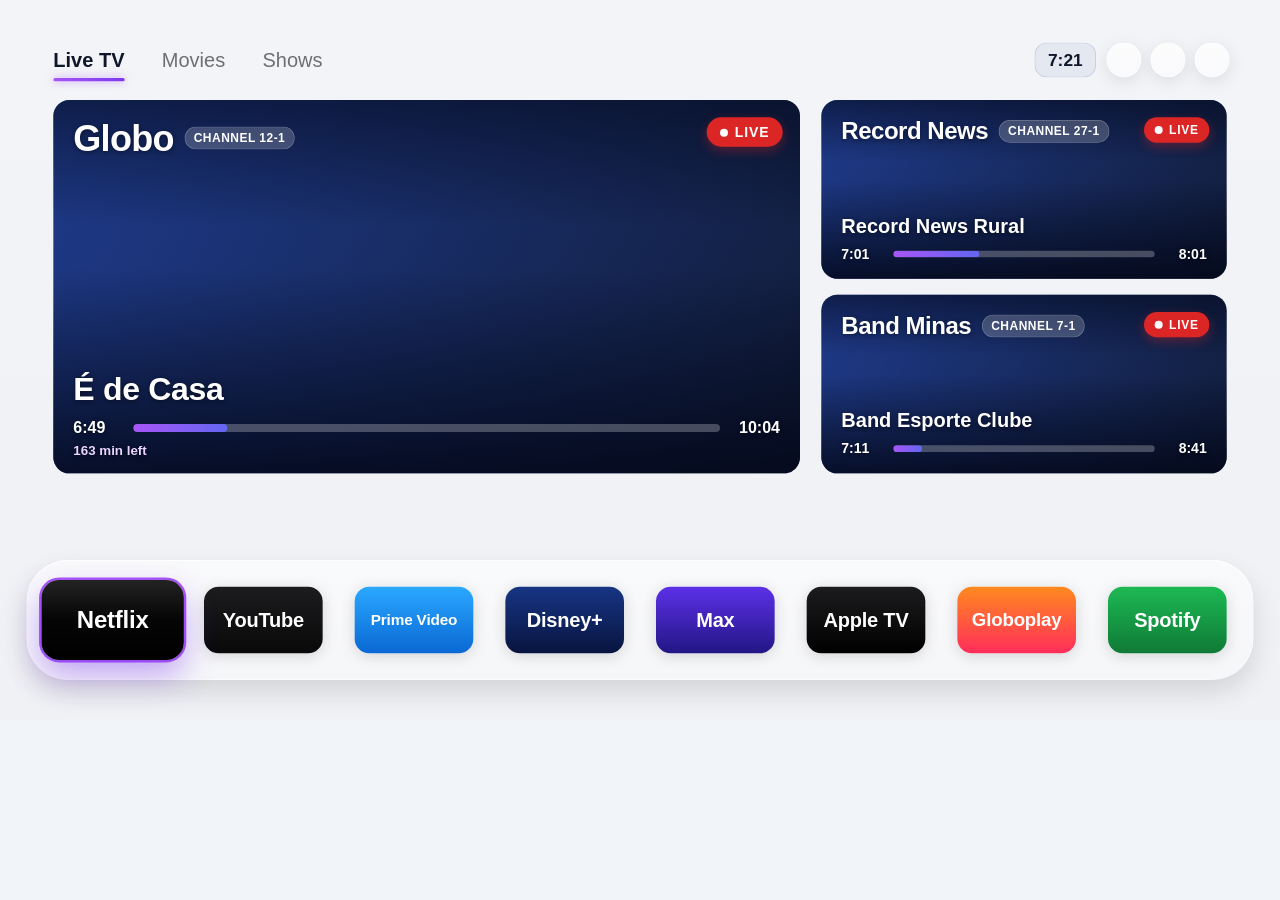
==== commit 2f1e62f3: "Filmes, series e canais abrem no Player IPTV (lennylxx) via deep link; VOD do Xtream na home" ====
--- a/web/index.html
+++ b/web/index.html
@@ -55,6 +55,7 @@
 <script src="strings.js"></script>
 <script src="tv.js"></script>
 <script src="zones.js"></script>
+<script src="vod.js"></script>
 <script src="data.js"></script>
 <script src="iptv.js"></script>
 <script src="home.js"></script>
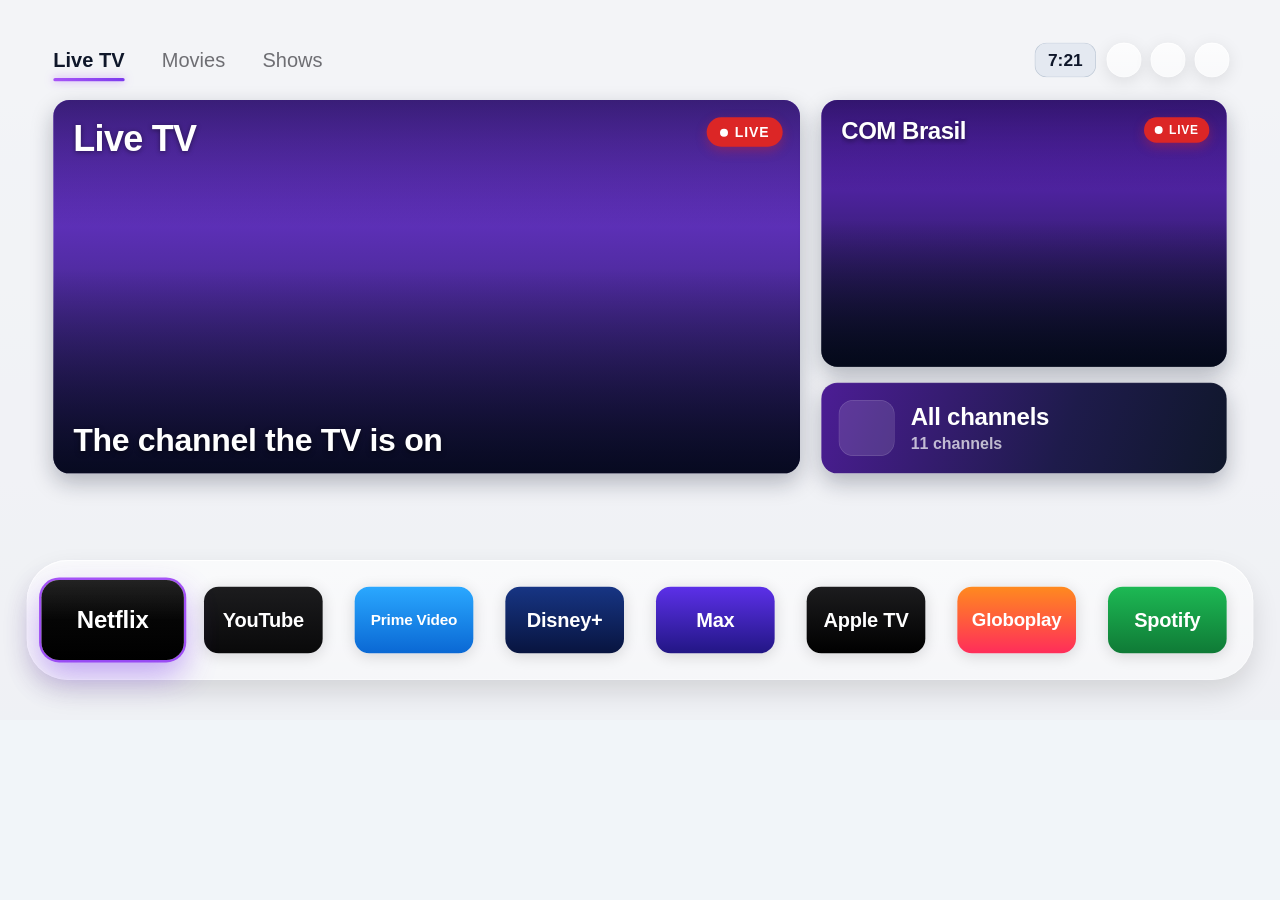
==== commit 983faf75: "TV aberta: antena + 1 canal IPTV e Todos os canais; navegação e Player IPTV mais diretos - Trakt: QR" ====
--- a/web/index.html
+++ b/web/index.html
@@ -42,11 +42,13 @@
     <div id="platter"></div>
     <div id="tiles"></div>
   </div>
+  <div id="detail" class="layer"><div class="bg"></div><div class="fade"></div><div class="page"></div></div>
   <div id="drawer" class="layer"></div>
   <div id="apps" class="layer sheet"><h2></h2><div class="grid"></div></div>
   <div id="settings" class="layer sheet"><div class="box"></div></div>
   <div id="shelfedit" class="layer sheet"></div>
   <div id="langpick" class="layer sheet"><div class="box"></div></div>
+  <div id="traktsheet" class="layer sheet"><div class="box"></div></div>
   <div id="saver" class="layer"></div>
   <div id="toast"></div>
 </div>
@@ -57,6 +59,8 @@
 <script src="zones.js"></script>
 <script src="vod.js"></script>
 <script src="data.js"></script>
+<script src="trakt.js"></script>
+<script src="qr.js"></script>
 <script src="iptv.js"></script>
 <script src="home.js"></script>
 </body>
--- a/web/home.css
+++ b/web/home.css
@@ -82,6 +82,9 @@
 }
 .drawer-open #home { -webkit-transform: translateY(-560px); transform: translateY(-560px); }
 #top { -webkit-transition: opacity 0.2s; transition: opacity 0.2s; }
+/* The top spans the screen: only what's on it takes the pointer, so the Movies and Shows rows under it can be clicked. */
+#top { pointer-events: none; }
+#top > * { pointer-events: auto; }
 .drawer-open #top { opacity: 0; }
 #drawer { -webkit-transform: translateY(560px); transform: translateY(560px); opacity: 0; }
 .drawer-open #drawer { -webkit-transform: none; transform: none; opacity: 1; }
@@ -314,6 +317,30 @@
 .card.live.playing .mark { opacity: 0; }
 .card.live.focus .shade { box-shadow: inset 0 0 0 3px #A855F7; }
 
+/* All channels: under the channel card, a glass button as wide as it: the list's symbol, its name and size, an arrow.
+   Focused, it rises and lights up like the cards. */
+.card.allch .img {
+  background: -webkit-linear-gradient(-20deg, #4C1D95, #1E1B4B 60%, #0F172A);
+  background: linear-gradient(110deg, #4C1D95, #1E1B4B 60%, #0F172A);
+  box-shadow: 0 14px 34px rgba(15, 23, 42, 0.28), inset 0 1px 0 rgba(255, 255, 255, 0.12);
+}
+.card.allch .icon {
+  position: absolute; left: 26px; top: 50%; width: 84px; height: 84px; margin-top: -42px; border-radius: 22px;
+  background: rgba(255, 255, 255, 0.12); box-shadow: inset 0 0 0 1px rgba(255, 255, 255, 0.14); color: #FFF; text-align: center;
+}
+.card.allch .icon .sym { width: 48px; height: 48px; margin-top: 18px; }
+.card.allch .text { position: absolute; left: 134px; right: 90px; top: 50%; -webkit-transform: translateY(-50%); transform: translateY(-50%); color: #FFF; }
+.card.allch .title { font-size: 36px; font-weight: 800; letter-spacing: -0.01em; white-space: nowrap; overflow: hidden; text-overflow: ellipsis; }
+.card.allch .sub { margin-top: 4px; font-size: 24px; font-weight: 600; color: rgba(255, 255, 255, 0.7); white-space: nowrap; }
+.card.allch .go { position: absolute; right: 26px; top: 50%; width: 48px; height: 48px; margin-top: -24px; color: rgba(255, 255, 255, 0.55); -webkit-transition: color 0.17s, -webkit-transform 0.22s; transition: color 0.17s, transform 0.22s; }
+.card.allch .go .sym { width: 48px; height: 48px; }
+.card.allch.focus .go { color: #FFF; -webkit-transform: translateX(6px); transform: translateX(6px); }
+.card.allch.focus { -webkit-transform: translateY(-4px) scale(1.03); transform: translateY(-4px) scale(1.03); }
+
+/* The antenna full screen (TV ao vivo): the TV's picture over the whole home screen, under the toast. */
+video.antenna { position: absolute; left: 0; top: 0; width: 1920px; height: 1080px; background: #000; z-index: 5; }
+#toast { z-index: 6; }
+
 /* Each card's picture (home.js, placePlayer): under the card it plays in, which shows through. */
 .cardplayer {
   position: absolute;
@@ -322,16 +349,6 @@
   background: #000;
   object-fit: cover;
 }
-/* In a computer's browser, a stand-in for the picture. */
-.cardplayer.sample {
-  background: -webkit-linear-gradient(-30deg, #1E3A8A, #0F172A 40%, #312E81 70%, #0F172A);
-  background: linear-gradient(120deg, #1E3A8A, #0F172A 40%, #312E81 70%, #0F172A);
-  background-size: 300% 300%;
-  -webkit-animation: sample 6s ease-in-out infinite alternate;
-  animation: sample 6s ease-in-out infinite alternate;
-}
-@-webkit-keyframes sample { from { background-position: 0% 50%; } to { background-position: 100% 50%; } }
-@keyframes sample { from { background-position: 0% 50%; } to { background-position: 100% 50%; } }
 
 .card.live .mark { position: absolute; right: 40px; top: 50%; margin-top: -60px; width: 120px; height: 120px; color: rgba(255, 255, 255, 0.12); -webkit-transition: opacity 0.4s; transition: opacity 0.4s; }
 .card.live .mark .sym { width: 120px; height: 120px; }
@@ -578,7 +595,7 @@
 .cell.focus .face { -webkit-transform: scale(1.08); transform: scale(1.08); box-shadow: 0 16px 34px rgba(124, 58, 237, 0.5), inset 0 0 0 3px #A855F7; }
 .cell.focus .label { color: #FFF; }
 
-#settings .box, #shelfedit .box, #langpick .box {
+#settings .box, #shelfedit .box, #langpick .box, #traktsheet .box {
   position: absolute;
   left: 560px;
   top: 150px;
@@ -841,6 +858,18 @@
   background: #E50914;
   vertical-align: 2px;
 }
+/* The IMDb rating, in IMDb's yellow. */
+#hero .imdb {
+  display: inline-block;
+  margin-right: 18px;
+  padding: 3px 12px;
+  border-radius: 8px;
+  font-size: 23px;
+  font-weight: 900;
+  color: #000;
+  background: #F5C518;
+  vertical-align: 2px;
+}
 #hero .story { margin-top: 18px; height: 114px; overflow: hidden; font-size: 27px; line-height: 38px; color: #334155; }
 .night #hero .story { color: rgba(255, 255, 255, 0.78); }
 
@@ -906,3 +935,282 @@
 .night .item.focus .thumb { box-shadow: 0 0 0 4px #A855F7, 0 14px 30px rgba(0, 0, 0, 0.6); }
 #catalog .msg { position: absolute; left: 80px; top: 640px; width: 1400px; font-size: 32px; font-weight: 600; color: #475569; }
 .night #catalog .msg { color: rgba(255, 255, 255, 0.7); }
+
+/* MARK: - Details: a title's page (Watch, cast, similar titles) and a person's (filmography), over the tabs */
+
+#detail { display: none; z-index: 2; background: #F2F4F7; overflow: hidden; }
+.night #detail { background: #040A1B; }
+.detail-open #detail { display: block; }
+#detail .bg {
+  position: absolute;
+  left: 560px;
+  top: 0;
+  width: 1360px;
+  height: 765px;
+  background-size: cover;
+  background-position: center top;
+  opacity: 0;
+  -webkit-transition: opacity 0.5s;
+  transition: opacity 0.5s;
+}
+#detail .bg.on { opacity: 0.6; }
+#detail .fade {
+  position: absolute;
+  left: 560px;
+  top: 0;
+  width: 1360px;
+  height: 765px;
+  background: -webkit-linear-gradient(left, #F2F4F7, rgba(242, 244, 247, 0.7) 35%, rgba(242, 244, 247, 0.2) 70%),
+    -webkit-linear-gradient(top, rgba(242, 244, 247, 0), rgba(242, 244, 247, 0) 55%, #F2F4F7);
+  background: linear-gradient(90deg, #F2F4F7, rgba(242, 244, 247, 0.7) 35%, rgba(242, 244, 247, 0.2) 70%),
+    linear-gradient(rgba(242, 244, 247, 0), rgba(242, 244, 247, 0) 55%, #F2F4F7);
+}
+.night #detail .fade {
+  background: -webkit-linear-gradient(left, #040A1B, rgba(4, 10, 27, 0.7) 35%, rgba(4, 10, 27, 0.2) 70%),
+    -webkit-linear-gradient(top, rgba(4, 10, 27, 0), rgba(4, 10, 27, 0) 55%, #040A1B);
+  background: linear-gradient(90deg, #040A1B, rgba(4, 10, 27, 0.7) 35%, rgba(4, 10, 27, 0.2) 70%),
+    linear-gradient(rgba(4, 10, 27, 0), rgba(4, 10, 27, 0) 55%, #040A1B);
+}
+#detail .page {
+  position: absolute;
+  left: 0;
+  top: 0;
+  width: 1920px;
+  height: 1080px;
+  -webkit-transition: -webkit-transform 0.3s cubic-bezier(0.2, 0.9, 0.3, 1);
+  transition: transform 0.3s cubic-bezier(0.2, 0.9, 0.3, 1);
+}
+.dhead { position: absolute; left: 80px; top: 100px; width: 1760px; height: 520px; }
+.dposter {
+  position: absolute;
+  left: 0;
+  top: 0;
+  width: 320px;
+  height: 480px;
+  border-radius: 18px;
+  overflow: hidden;
+  background-color: #DADDE3;
+  background-size: cover;
+  background-position: center;
+  box-shadow: 0 18px 40px rgba(15, 23, 42, 0.25);
+}
+.night .dposter { background-color: #1E2433; box-shadow: 0 18px 40px rgba(0, 0, 0, 0.5); }
+/* No photo or poster: the initials (a name) or the title, on the gray. */
+#detail .initials {
+  position: absolute;
+  left: 0;
+  right: 0;
+  top: 50%;
+  margin-top: -30px;
+  padding: 0 14px;
+  text-align: center;
+  font-size: 44px;
+  font-weight: 800;
+  line-height: 60px;
+  color: #64748B;
+  overflow: hidden;
+  max-height: 120px;
+}
+.dinfo { position: absolute; left: 370px; top: 0; width: 1340px; color: #0F172A; }
+.night .dinfo { color: #FFF; }
+.dtitle { max-height: 150px; overflow: hidden; font-size: 64px; font-weight: 900; line-height: 1.15; letter-spacing: -0.02em; }
+.dmeta { margin-top: 16px; font-size: 27px; font-weight: 600; color: #475569; white-space: nowrap; overflow: hidden; }
+.night .dmeta { color: rgba(255, 255, 255, 0.85); }
+.dmeta .imdb {
+  display: inline-block;
+  margin-right: 18px;
+  padding: 3px 12px;
+  border-radius: 8px;
+  font-size: 23px;
+  font-weight: 900;
+  color: #000;
+  background: #F5C518;
+  vertical-align: 2px;
+}
+.dstory { margin-top: 16px; max-height: 152px; overflow: hidden; font-size: 27px; line-height: 38px; color: #334155; }
+.dstory.bio { max-height: 228px; font-size: 25px; line-height: 38px; }
+.night .dstory { color: rgba(255, 255, 255, 0.8); }
+.dline, .dnote, .dsmall { margin-top: 12px; font-size: 24px; font-weight: 600; color: #64748B; }
+.dsmall { font-size: 20px; font-weight: 500; }
+.night .dline, .night .dnote, .night .dsmall { color: rgba(255, 255, 255, 0.6); }
+.dactions { margin-top: 26px; height: 72px; }
+.dbtn {
+  display: inline-block;
+  height: 68px;
+  padding: 0 46px;
+  margin-right: 18px;
+  border-radius: 34px;
+  font-size: 30px;
+  font-weight: 800;
+  line-height: 68px;
+  color: #0F172A;
+  background: rgba(15, 23, 42, 0.08);
+  -webkit-transition: -webkit-transform 0.18s, background-color 0.15s;
+  transition: transform 0.18s, background-color 0.15s;
+}
+.night .dbtn { color: #FFF; background: rgba(255, 255, 255, 0.12); }
+.dbtn.focus, .night .dbtn.focus { color: #FFF; background: #7C3AED; -webkit-transform: scale(1.06); transform: scale(1.06); }
+.drow { position: absolute; left: 80px; width: 1840px; }
+.dlabel { font-size: 30px; font-weight: 800; color: #1E293B; white-space: nowrap; }
+.night .dlabel { color: #E5E5E5; }
+.dstrip {
+  position: absolute;
+  left: 0;
+  top: 56px;
+  -webkit-transition: -webkit-transform 0.25s cubic-bezier(0.2, 0.9, 0.3, 1);
+  transition: transform 0.25s cubic-bezier(0.2, 0.9, 0.3, 1);
+}
+.ditem { position: absolute; top: 0; }
+.ditem.cast { width: 190px; }
+.ditem .circle {
+  position: relative;
+  width: 160px;
+  height: 160px;
+  margin-left: 15px;
+  border-radius: 80px;
+  overflow: hidden;
+  background-color: #DADDE3;
+  background-size: cover;
+  background-position: center 20%;
+  -webkit-transition: -webkit-transform 0.2s, box-shadow 0.2s;
+  transition: transform 0.2s, box-shadow 0.2s;
+}
+.night .ditem .circle { background-color: #1E2433; }
+.ditem.cast .initials { margin-top: -30px; font-size: 52px; }
+.ditem.cast.focus .circle {
+  -webkit-transform: scale(1.1);
+  transform: scale(1.1);
+  box-shadow: 0 0 0 5px #A855F7, 0 12px 28px rgba(124, 58, 237, 0.4);
+}
+.ditem.poster { width: 220px; }
+.ditem .pimg {
+  position: relative;
+  width: 220px;
+  height: 330px;
+  border-radius: 12px;
+  overflow: hidden;
+  background-color: #DADDE3;
+  background-size: cover;
+  background-position: center;
+  -webkit-transition: -webkit-transform 0.2s, box-shadow 0.2s;
+  transition: transform 0.2s, box-shadow 0.2s;
+}
+.night .ditem .pimg { background-color: #1E2433; }
+.ditem.poster .initials { font-size: 26px; line-height: 32px; margin-top: -32px; max-height: 96px; }
+.ditem.poster.focus .pimg {
+  -webkit-transform: scale(1.06);
+  transform: scale(1.06);
+  box-shadow: 0 0 0 4px #A855F7, 0 14px 30px rgba(124, 58, 237, 0.4);
+}
+.ditem .dname { margin-top: 14px; font-size: 23px; font-weight: 700; color: #0F172A; white-space: nowrap; overflow: hidden; text-overflow: ellipsis; }
+.ditem.cast .dname, .ditem.cast .drole { text-align: center; }
+.ditem .drole { margin-top: 4px; font-size: 20px; font-weight: 500; color: #64748B; white-space: nowrap; overflow: hidden; text-overflow: ellipsis; }
+.night .ditem .dname { color: #FFF; }
+.night .ditem .drole { color: rgba(255, 255, 255, 0.6); }
+
+/* MARK: - Series: how far Continue is, and the episodes page (seasons on top, a row per episode, purple progress) */
+
+.dprog { width: 360px; height: 6px; margin-top: 14px; border-radius: 3px; background: rgba(15, 23, 42, 0.12); overflow: hidden; }
+.night .dprog { background: rgba(255, 255, 255, 0.18); }
+.dprog .fill, .epbar .fill { height: 100%; border-radius: 3px; background: #8B5CF6; }
+.dleft { margin-top: 8px; font-size: 22px; font-weight: 600; color: #64748B; }
+.night .dleft { color: rgba(255, 255, 255, 0.6); }
+.eptitle { position: absolute; left: 80px; top: 70px; font-size: 52px; font-weight: 900; letter-spacing: -0.02em; color: #0F172A; white-space: nowrap; }
+.night .eptitle { color: #FFF; }
+.epseasons { position: absolute; left: 80px; top: 150px; width: 1760px; height: 80px; padding-top: 10px; overflow: hidden; }
+.eppills {
+  position: absolute;
+  left: 0;
+  top: 10px;
+  white-space: nowrap;
+  -webkit-transition: -webkit-transform 0.25s cubic-bezier(0.2, 0.9, 0.3, 1);
+  transition: transform 0.25s cubic-bezier(0.2, 0.9, 0.3, 1);
+}
+.eppill {
+  display: inline-block;
+  height: 56px;
+  padding: 0 28px;
+  margin-right: 12px;
+  border-radius: 28px;
+  font-size: 26px;
+  font-weight: 700;
+  line-height: 56px;
+  color: #475569;
+  background: rgba(15, 23, 42, 0.06);
+  -webkit-transition: -webkit-transform 0.18s, background-color 0.15s;
+  transition: transform 0.18s, background-color 0.15s;
+}
+.night .eppill { color: rgba(255, 255, 255, 0.75); background: rgba(255, 255, 255, 0.08); }
+.eppill.on, .night .eppill.on { color: #5B21B6; background: #EDE9FE; }
+.eppill.focus, .night .eppill.focus { color: #FFF; background: #7C3AED; -webkit-transform: scale(1.06); transform: scale(1.06); }
+.epview { position: absolute; left: 80px; top: 250px; width: 1760px; height: 830px; overflow: hidden; }
+.eplist {
+  position: absolute;
+  left: 0;
+  top: 10px;
+  width: 1760px;
+  -webkit-transition: -webkit-transform 0.25s cubic-bezier(0.2, 0.9, 0.3, 1);
+  transition: transform 0.25s cubic-bezier(0.2, 0.9, 0.3, 1);
+}
+.eprow { position: absolute; left: 0; width: 1700px; height: 176px; padding: 8px; border-radius: 18px; }
+.eprow.focus { background: rgba(124, 58, 237, 0.12); box-shadow: inset 0 0 0 3px #A855F7; }
+.epstill {
+  position: absolute;
+  left: 8px;
+  top: 8px;
+  width: 284px;
+  height: 160px;
+  border-radius: 12px;
+  overflow: hidden;
+  background-color: #DADDE3;
+  background-size: cover;
+  background-position: center;
+}
+.night .epstill { background-color: #1E2433; }
+.epcheck {
+  position: absolute;
+  right: 10px;
+  top: 10px;
+  width: 40px;
+  height: 40px;
+  border-radius: 20px;
+  font-size: 24px;
+  font-weight: 900;
+  line-height: 40px;
+  text-align: center;
+  color: #FFF;
+  background: #7C3AED;
+}
+.epbody { position: absolute; left: 320px; top: 14px; right: 20px; color: #0F172A; }
+.night .epbody { color: #FFF; }
+.epname { font-size: 30px; font-weight: 800; white-space: nowrap; overflow: hidden; text-overflow: ellipsis; }
+.epmeta { margin-top: 6px; font-size: 22px; font-weight: 600; color: #64748B; }
+.night .epmeta { color: rgba(255, 255, 255, 0.6); }
+.epstory { margin-top: 8px; max-height: 64px; overflow: hidden; font-size: 22px; line-height: 32px; color: #334155; }
+.night .epstory { color: rgba(255, 255, 255, 0.75); }
+.epbar { position: absolute; left: 0; right: 0; top: 148px; height: 6px; border-radius: 3px; background: rgba(15, 23, 42, 0.12); overflow: hidden; }
+.night .epbar { background: rgba(255, 255, 255, 0.18); }
+/* Watched: a little faded, the purple bar full and a check on the still. */
+.eprow.done .epbody, .eprow.done .epstill { opacity: 0.6; }
+
+/* MARK: - Trakt.tv: the account in Home Settings; the code to type on another device, large enough to read from afar */
+
+.tbody { padding: 4px 18px 18px; }
+.tline { font-size: 30px; font-weight: 700; }
+.tsmall { margin-top: 10px; font-size: 24px; line-height: 34px; font-weight: 500; color: rgba(255, 255, 255, 0.78); }
+.tcode {
+  margin: 18px 0 6px;
+  padding: 18px 0;
+  border-radius: 20px;
+  text-align: center;
+  font-size: 84px;
+  font-weight: 900;
+  letter-spacing: 0.12em;
+  color: #FFF;
+  background: rgba(168, 85, 247, 0.22);
+}
+/* The QR code (on white, for any phone camera) on the left; the address and the code on the right. */
+.tqr { position: relative; min-height: 264px; margin-top: 8px; }
+.tqr canvas { position: absolute; left: 0; top: 0; width: 240px; height: 240px; padding: 12px; border-radius: 20px; background: #FFF; }
+.tqrside { margin-left: 290px; }
+.tqrside .tcode { font-size: 56px; letter-spacing: 0.06em; white-space: nowrap; }
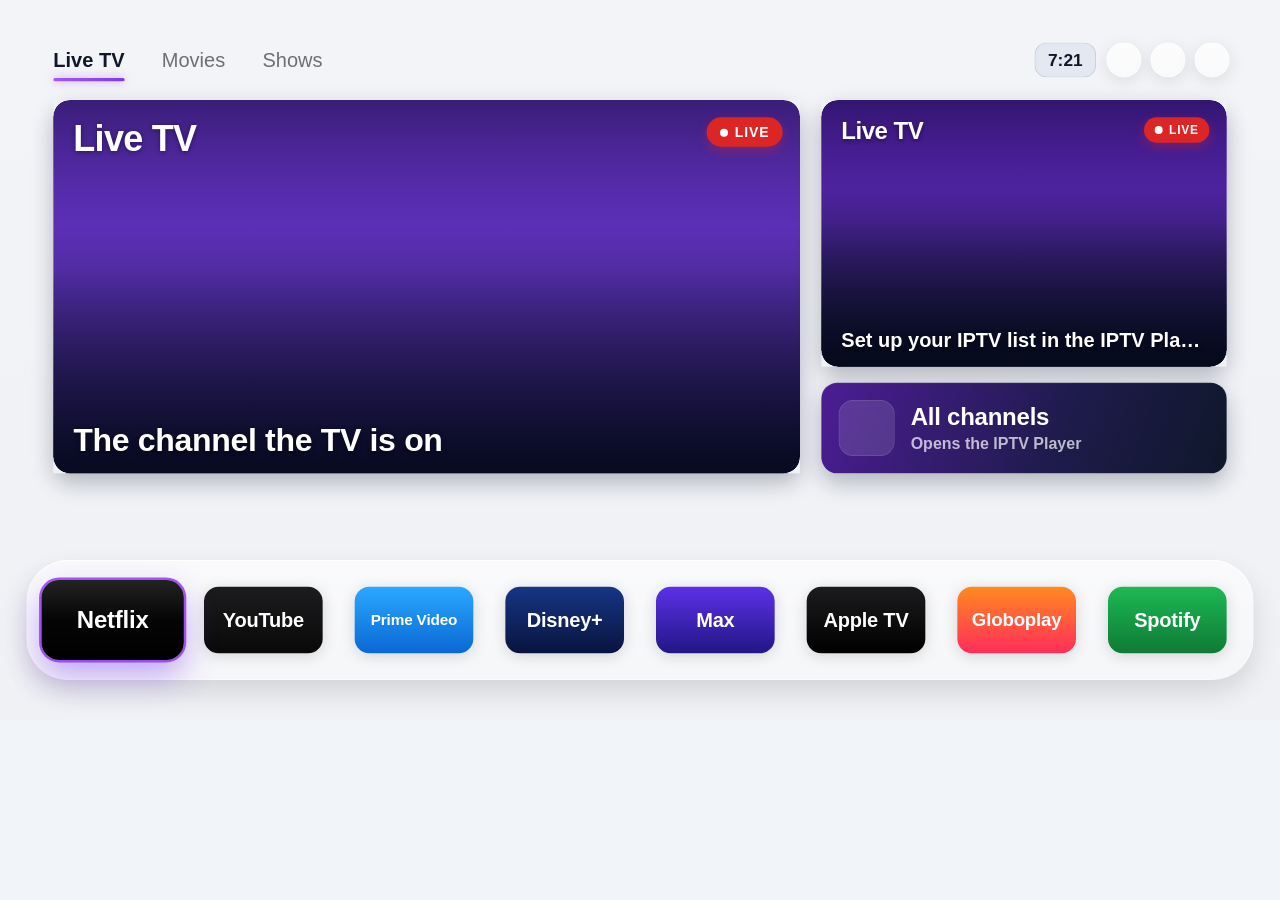
==== commit 005c9568: "Fase 1: TV unificada no Player IPTV, com a conta só nele - Sai o player interno do launcher (web/ipt" ====
--- a/web/index.html
+++ b/web/index.html
@@ -61,7 +61,7 @@
 <script src="data.js"></script>
 <script src="trakt.js"></script>
 <script src="qr.js"></script>
-<script src="iptv.js"></script>
+<script src="channels.js"></script>
 <script src="home.js"></script>
 </body>
 </html>
--- a/web/home.css
+++ b/web/home.css
@@ -316,6 +316,32 @@
 .card.live.playing .img { opacity: 0; }
 .card.live.playing .mark { opacity: 0; }
 .card.live.focus .shade { box-shadow: inset 0 0 0 3px #A855F7; }
+
+/* The TV draws a playing card's picture on its own layer, under the page: it neither grows with the card nor keeps
+   its rounded corners. So a channel card doesn't grow when focused (its ring lights up), and its corners are
+   rounded over the picture in the page's own color. */
+.card.live.focus { -webkit-transform: none; transform: none; }
+.card.live::after {
+  content: '';
+  position: absolute;
+  left: 0;
+  top: 0;
+  right: 0;
+  bottom: 0;
+  pointer-events: none;
+  background:
+    radial-gradient(circle at 100% 100%, rgba(238, 241, 245, 0) 23px, #EEF1F5 24px) left top / 24px 24px no-repeat,
+    radial-gradient(circle at 0 100%, rgba(238, 241, 245, 0) 23px, #EEF1F5 24px) right top / 24px 24px no-repeat,
+    radial-gradient(circle at 100% 0, rgba(238, 241, 245, 0) 23px, #EEF1F5 24px) left bottom / 24px 24px no-repeat,
+    radial-gradient(circle at 0 0, rgba(238, 241, 245, 0) 23px, #EEF1F5 24px) right bottom / 24px 24px no-repeat;
+}
+.night .card.live::after {
+  background:
+    radial-gradient(circle at 100% 100%, rgba(5, 10, 26, 0) 23px, #050A1A 24px) left top / 24px 24px no-repeat,
+    radial-gradient(circle at 0 100%, rgba(5, 10, 26, 0) 23px, #050A1A 24px) right top / 24px 24px no-repeat,
+    radial-gradient(circle at 100% 0, rgba(5, 10, 26, 0) 23px, #050A1A 24px) left bottom / 24px 24px no-repeat,
+    radial-gradient(circle at 0 0, rgba(5, 10, 26, 0) 23px, #050A1A 24px) right bottom / 24px 24px no-repeat;
+}
 
 /* All channels: under the channel card, a glass button as wide as it: the list's symbol, its name and size, an arrow.
    Focused, it rises and lights up like the cards. */
@@ -766,35 +792,6 @@
 /* The Magic Remote's pointer: no text selection, no outlines. */
 * { -webkit-user-select: none; user-select: none; -webkit-tap-highlight-color: transparent; }
 
-/* MARK: - IPTV (iptv.js): the groups on the left, the channels on the right, and the player over everything */
-
-#iptv { z-index: 5; background: #020617; color: #FFF; opacity: 0; visibility: hidden; -webkit-transition: opacity 0.24s, visibility 0s 0.24s; transition: opacity 0.24s, visibility 0s 0.24s; }
-#iptv.open { opacity: 1; visibility: visible; -webkit-transition-delay: 0s; transition-delay: 0s; }
-#iptv .title { position: absolute; left: 80px; top: 56px; font-size: 44px; font-weight: 800; letter-spacing: -0.01em; }
-#iptv .title::after { content: ''; display: block; width: 70px; height: 5px; margin-top: 10px; border-radius: 3px; background: #A855F7; }
-#iptv .groups { position: absolute; left: 80px; top: 170px; width: 380px; -webkit-transition: -webkit-transform 0.2s; transition: transform 0.2s; }
-#iptv .group { height: 62px; margin-bottom: 12px; padding: 0 24px; border-radius: 18px; font-size: 26px; font-weight: 600; line-height: 62px; white-space: nowrap; overflow: hidden; text-overflow: ellipsis; color: rgba(255, 255, 255, 0.6); }
-#iptv .group.on { color: #FFF; background: rgba(255, 255, 255, 0.06); }
-#iptv .group.focus { background: #7C3AED; color: #FFF; }
-#iptv .grid { position: absolute; left: 500px; top: 170px; right: 0; height: 860px; overflow: hidden; }
-#iptv .rows { position: absolute; left: 0; top: 0; -webkit-transition: -webkit-transform 0.2s; transition: transform 0.2s; }
-#iptv .chan { position: absolute; width: 310px; height: 150px; }
-#iptv .chan .face { position: absolute; left: 0; top: 0; width: 310px; height: 104px; border-radius: 18px; background: #1E293B; box-shadow: inset 0 0 0 1px rgba(255, 255, 255, 0.08); overflow: hidden; -webkit-transition: -webkit-transform 0.15s; transition: transform 0.15s; }
-#iptv .chan .face img { position: absolute; left: 50%; top: 50%; max-width: 70%; max-height: 70%; -webkit-transform: translate(-50%, -50%); transform: translate(-50%, -50%); }
-#iptv .chan .face .word { position: absolute; left: 16px; right: 16px; top: 34px; text-align: center; font-size: 28px; font-weight: 800; white-space: nowrap; overflow: hidden; text-overflow: ellipsis; color: #E9D5FF; }
-#iptv .chan .label { position: absolute; left: 4px; right: 4px; top: 114px; font-size: 22px; font-weight: 600; white-space: nowrap; overflow: hidden; text-overflow: ellipsis; color: rgba(255, 255, 255, 0.75); }
-#iptv .chan.focus .face { -webkit-transform: scale(1.06); transform: scale(1.06); box-shadow: 0 0 0 3px #A855F7, 0 14px 30px rgba(124, 58, 237, 0.45); }
-#iptv .chan.focus .label { color: #FFF; }
-#iptv .status { position: absolute; left: 500px; top: 180px; font-size: 28px; font-weight: 600; color: rgba(255, 255, 255, 0.7); display: none; }
-#iptv .status.on { display: block; }
-#iptv .player { position: absolute; left: 0; top: 0; width: 1920px; height: 1080px; background: #000; display: none; }
-#iptv.playing .player { display: block; }
-#iptv.playing .status { left: 0; right: 0; top: 500px; text-align: center; z-index: 2; }
-#iptv .info { position: absolute; left: 80px; right: 80px; bottom: 70px; padding: 28px 36px; border-radius: 28px; background: rgba(2, 6, 23, 0.82); box-shadow: inset 0 0 0 1px rgba(255, 255, 255, 0.1); opacity: 0; z-index: 2; -webkit-transition: opacity 0.3s; transition: opacity 0.3s; }
-#iptv.playing .info.on { opacity: 1; }
-#iptv .info .name { font-size: 44px; font-weight: 800; }
-#iptv .info .sub { margin-top: 6px; font-size: 24px; font-weight: 600; color: #C4B5FD; }
-
 /* MARK: - Movies and Shows: as on Netflix, the focused title large at the top and rows of titles below; light by day
    and dark at night, as the rest of the home screen (the solid colors are the sky's, under its veil). */
 
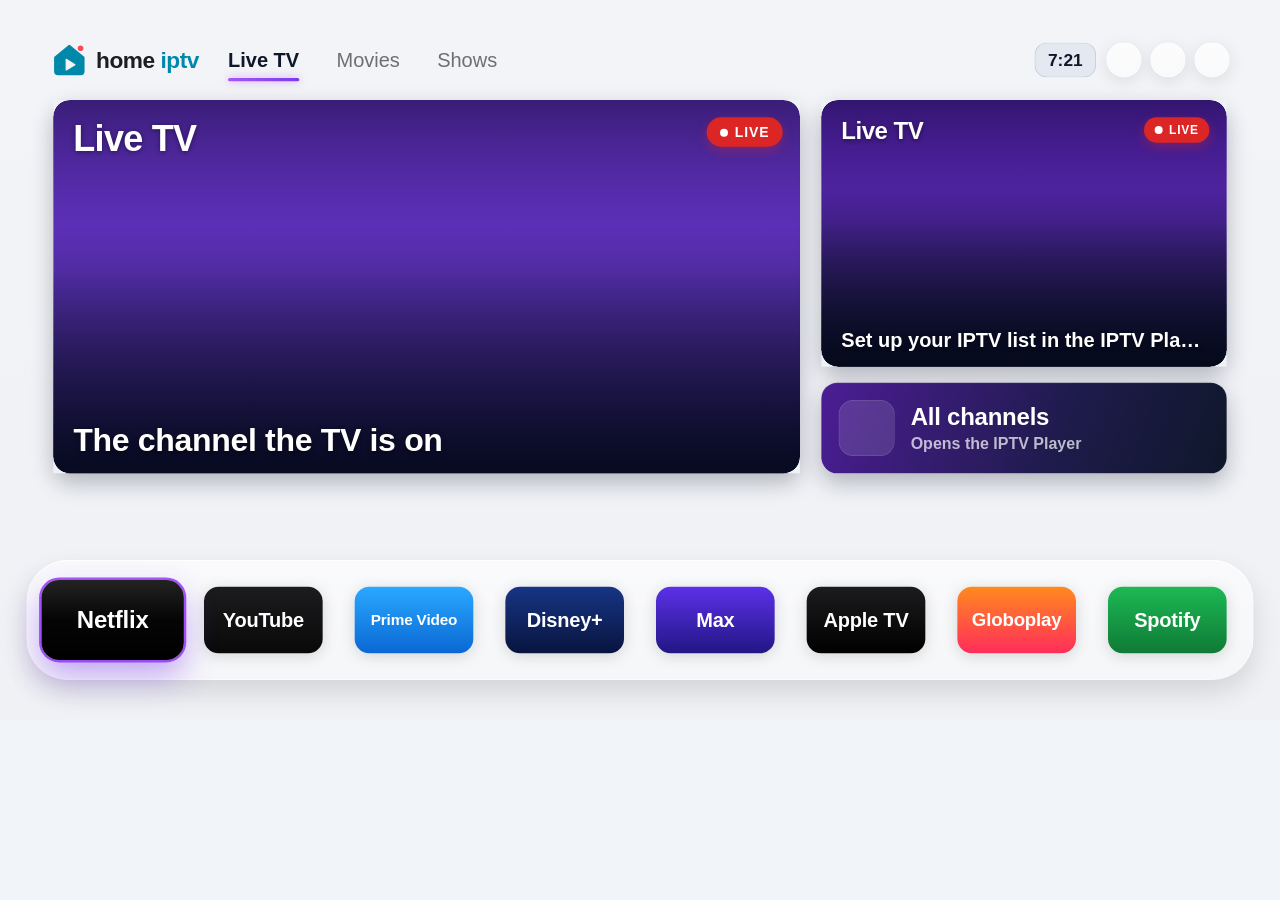
==== commit 9d810226: "Marca Home IPTV: logo no topo, ícones e nome do pacote - Logo Home IPTV (casa-tela com play e ponto " ====
--- a/web/index.html
+++ b/web/index.html
@@ -3,7 +3,7 @@
 <head>
 <meta charset="utf-8">
 <meta name="viewport" content="width=1920, height=1080">
-<title>Free My TV</title>
+<title>Home IPTV</title>
 <link rel="stylesheet" href="home.css">
 </head>
 <body>
@@ -33,6 +33,13 @@
     </div>
     <div id="top" class="layer">
       <h1 id="title"></h1>
+      <div id="brand" aria-label="Home IPTV">
+        <svg viewBox="0 0 120 120" width="56" height="56" aria-hidden="true">
+          <defs><mask id="brandplay"><rect width="120" height="120" fill="#FFF"/><path d="M50 58 L78 75 L50 92 Z" fill="#000" stroke="#000" stroke-width="4" stroke-linejoin="round"/></mask></defs>
+          <path class="house" mask="url(#brandplay)" d="M60 14 L106 52 V96 a10 10 0 0 1 -10 10 H24 a10 10 0 0 1 -10 -10 V52 Z" stroke-width="6" stroke-linejoin="round"/>
+          <circle cx="96" cy="22" r="9" fill="#FF4757"/>
+        </svg><span class="word">home <b>iptv</b></span>
+      </div>
       <div id="tabs"></div>
       <div id="buttons"></div>
       <div id="topclock"></div>
--- a/web/home.css
+++ b/web/home.css
@@ -109,9 +109,34 @@
   transition: color 2s;
 }
 
-/* No title ("Para você"): the tabs take its place, in line with the buttons. */
+/* No title ("Para você"): the Home IPTV mark takes its place, and the tabs follow it, in line with the buttons. */
 #title { display: none; }
-#tabs { position: absolute; left: 54px; top: 56px; height: 68px; white-space: nowrap; }
+#brand {
+  position: absolute;
+  left: 76px;
+  top: 62px;
+  height: 56px;
+  white-space: nowrap;
+  pointer-events: none;
+}
+#brand svg { display: inline-block; vertical-align: top; }
+#brand .house { fill: #0088AA; stroke: #0088AA; -webkit-transition: fill 2s, stroke 2s; transition: fill 2s, stroke 2s; }
+#brand .word {
+  display: inline-block;
+  margin-left: 12px;
+  font-size: 34px;
+  font-weight: 800;
+  letter-spacing: -0.02em;
+  line-height: 56px;
+  color: #1D1D1F;
+  -webkit-transition: color 2s;
+  transition: color 2s;
+}
+#brand b { font-weight: 800; color: #0088AA; -webkit-transition: color 2s; transition: color 2s; }
+.night #brand .house { fill: #00D4FF; stroke: #00D4FF; }
+.night #brand .word { color: #F5F5F7; }
+.night #brand b { color: #00D4FF; }
+#tabs { position: absolute; left: 316px; top: 56px; height: 68px; white-space: nowrap; }
 .tab {
   position: relative;
   display: inline-block;
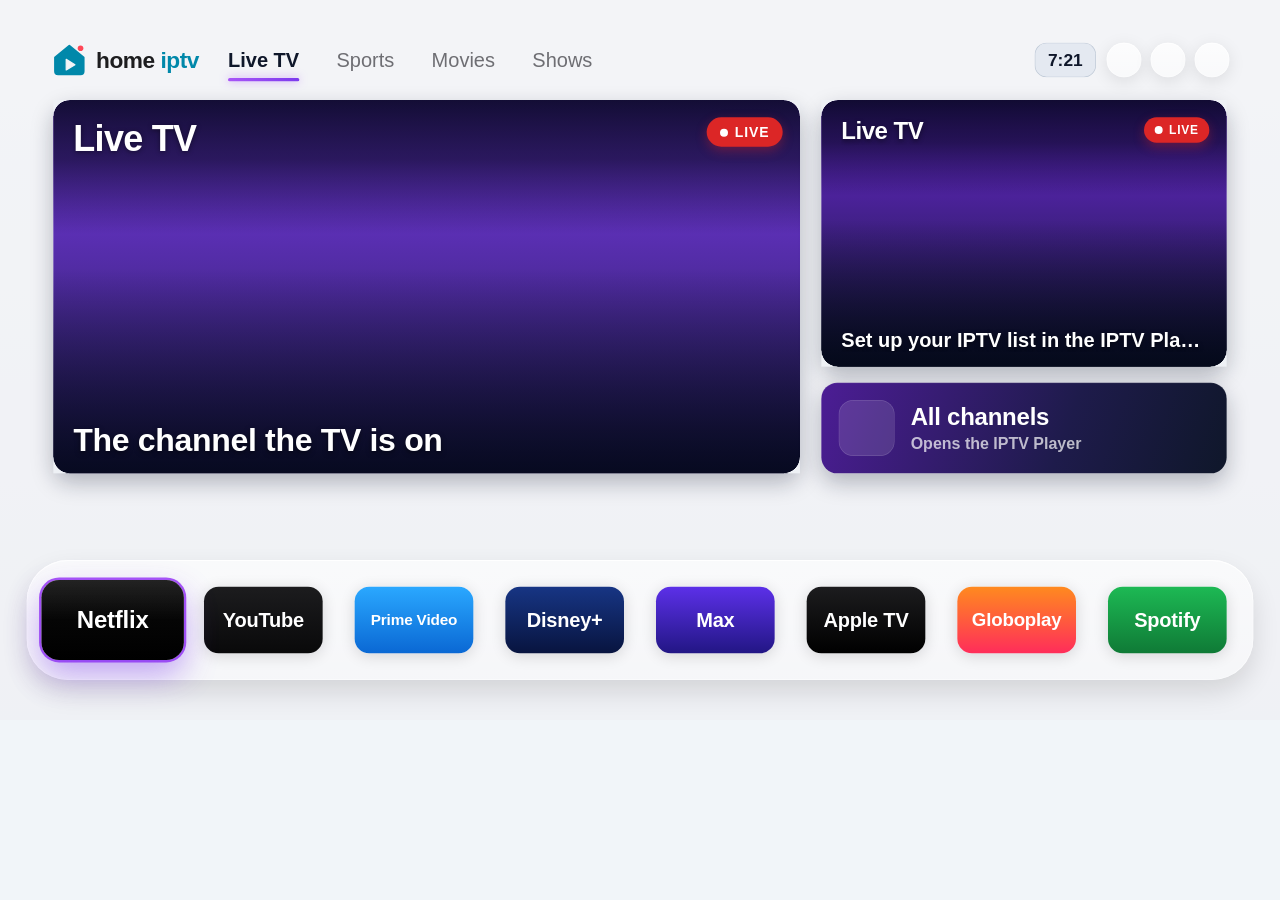
==== commit 1b618814: "Add sports hub with daily BrazilTVEPG guide" ====
--- a/web/index.html
+++ b/web/index.html
@@ -57,6 +57,7 @@
   <div id="langpick" class="layer sheet"><div class="box"></div></div>
   <div id="traktsheet" class="layer sheet"><div class="box"></div></div>
   <div id="saver" class="layer"></div>
+  <div id="sportsalert" class="layer" aria-live="assertive"></div>
   <div id="toast"></div>
 </div>
 <script src="config.js"></script>
@@ -69,6 +70,7 @@
 <script src="trakt.js"></script>
 <script src="qr.js"></script>
 <script src="channels.js"></script>
+<script src="sports.js"></script>
 <script src="home.js"></script>
 </body>
 </html>
--- a/web/home.css
+++ b/web/home.css
@@ -75,6 +75,8 @@
 #drawer { z-index: 2; }
 .sheet { z-index: 3; }
 #saver { z-index: 4; }
+#sportsalert { z-index: 5; visibility: hidden; opacity: 0; pointer-events: none; background: rgba(2, 6, 23, 0.86); -webkit-transition: opacity 0.2s; transition: opacity 0.2s; }
+#sportsalert.on { visibility: visible; opacity: 1; pointer-events: auto; }
 
 #home, #drawer {
   -webkit-transition: -webkit-transform 0.38s cubic-bezier(0.32, 0.72, 0.2, 1), opacity 0.28s;
@@ -335,8 +337,9 @@
   right: 0;
   bottom: 0;
   border-radius: 24px;
-  background: -webkit-linear-gradient(top, rgba(2, 6, 23, 0.55), rgba(2, 6, 23, 0) 34%, rgba(2, 6, 23, 0) 45%, rgba(2, 6, 23, 0.82));
-  background: linear-gradient(rgba(2, 6, 23, 0.55), rgba(2, 6, 23, 0) 34%, rgba(2, 6, 23, 0) 45%, rgba(2, 6, 23, 0.82));
+  /* The top is darker than the bottom fades in: channels draw their own logo and clock in that corner. */
+  background: -webkit-linear-gradient(top, rgba(2, 6, 23, 0.86), rgba(2, 6, 23, 0.62) 16%, rgba(2, 6, 23, 0) 36%, rgba(2, 6, 23, 0) 45%, rgba(2, 6, 23, 0.82));
+  background: linear-gradient(rgba(2, 6, 23, 0.86), rgba(2, 6, 23, 0.62) 16%, rgba(2, 6, 23, 0) 36%, rgba(2, 6, 23, 0) 45%, rgba(2, 6, 23, 0.82));
 }
 .card.live.playing .img { opacity: 0; }
 .card.live.playing .mark { opacity: 0; }
@@ -625,6 +628,8 @@
 .sheet.open { opacity: 1; visibility: visible; pointer-events: auto; -webkit-transform: none; transform: none; -webkit-transition-delay: 0s; transition-delay: 0s; }
 .sheet h2 { position: absolute; left: 0; right: 0; top: 84px; margin: 0; text-align: center; font-size: 40px; font-weight: 600; }
 
+/* Nearly opaque, like the Shelf editor: the cards and the shelf underneath would read through the grid. */
+#apps { background: rgba(4, 6, 14, 0.94); }
 #apps .grid { position: absolute; left: 0; top: 0; width: 1920px; -webkit-transition: -webkit-transform 0.28s cubic-bezier(0.2, 0.9, 0.3, 1); transition: transform 0.28s cubic-bezier(0.2, 0.9, 0.3, 1); }
 .cell { position: absolute; width: 300px; height: 169px; }
 .cell .face {
@@ -1016,6 +1021,8 @@
   background-position: center;
   box-shadow: 0 18px 40px rgba(15, 23, 42, 0.25);
 }
+/* A person's photo is shorter: the filmography rows start higher (PERSON_TOP) and its title would sit on it. */
+.dposter.person { height: 420px; }
 .night .dposter { background-color: #1E2433; box-shadow: 0 18px 40px rgba(0, 0, 0, 0.5); }
 /* No photo or poster: the initials (a name) or the title, on the gray. */
 #detail .initials {
@@ -1050,7 +1057,7 @@
   vertical-align: 2px;
 }
 .dstory { margin-top: 16px; max-height: 152px; overflow: hidden; font-size: 27px; line-height: 38px; color: #334155; }
-.dstory.bio { max-height: 228px; font-size: 25px; line-height: 38px; }
+.dstory.bio { max-height: 152px; font-size: 25px; line-height: 38px; }
 .night .dstory { color: rgba(255, 255, 255, 0.8); }
 .dline, .dnote, .dsmall { margin-top: 12px; font-size: 24px; font-weight: 600; color: #64748B; }
 .dsmall { font-size: 20px; font-weight: 500; }
@@ -1236,3 +1243,137 @@
 .tqr canvas { position: absolute; left: 0; top: 0; width: 240px; height: 240px; padding: 12px; border-radius: 20px; background: #FFF; }
 .tqrside { margin-left: 290px; }
 .tqrside .tcode { font-size: 56px; letter-spacing: 0.06em; white-space: nowrap; }
+
+/* MARK: - Sports: today's games as the catalog's rows; the focused one large on top, over the teams' colors */
+
+#hero.sports .bg { opacity: 0; }
+#hero.sports .bg.on { opacity: 0.55; }
+/* The sport's drawing over the teams' colors, under the top bar and the fade (only on Sports). */
+#hero .sart {
+  display: none;
+  position: absolute;
+  left: 560px;
+  top: 150px;
+  width: 1320px;
+  height: 600px;
+  background-size: contain;
+  background-position: right center;
+  background-repeat: no-repeat;
+}
+#hero.sports .sart { display: block; }
+#hero .gkicker { font-size: 24px; font-weight: 800; letter-spacing: 4px; text-transform: uppercase; color: #7C3AED; }
+.night #hero .gkicker { color: #C4B5FD; }
+#hero .gstatus { margin-top: 14px; font-size: 27px; font-weight: 600; color: #475569; white-space: nowrap; }
+.night #hero .gstatus { color: rgba(255, 255, 255, 0.85); }
+#hero .gstatus .gbadge { margin-right: 16px; vertical-align: 3px; }
+#hero .gmatch { margin-top: 26px; white-space: nowrap; }
+#hero .gside, #hero .gbig { display: inline-block; vertical-align: middle; }
+#hero .gside span { display: inline-block; vertical-align: middle; max-width: 340px; overflow: hidden; text-overflow: ellipsis; font-size: 40px; font-weight: 900; line-height: 1.1; }
+#hero .gside .crest { display: inline-block; vertical-align: middle; margin-right: 20px; }
+#hero .gside.away .crest { margin: 0 0 0 20px; }
+#hero .gbig { margin: 0 36px; font-size: 104px; font-weight: 900; line-height: 1; letter-spacing: -0.02em; }
+.night #hero .gbig { text-shadow: 0 2px 12px rgba(0, 0, 0, 0.5); }
+.sports-reminder { display: inline-block; margin-top: 18px; padding: 14px 24px; border-radius: 14px; color: #FFF; background: #6D28D9; font-size: 24px; font-weight: 800; cursor: pointer; }
+.sports-reminder:focus { box-shadow: 0 0 0 4px #C4B5FD; }
+
+/* A match reminder takes over the launcher and keeps all choices large enough for a TV remote. */
+#sportsalert .alert-shade { position: absolute; left: 0; top: 0; right: 0; bottom: 0; background: radial-gradient(ellipse at 75% 35%, rgba(124, 58, 237, 0.38), transparent 58%); }
+#sportsalert .alert-box { position: absolute; left: 250px; top: 210px; width: 1420px; text-align: center; color: #FFF; }
+#sportsalert .alert-kicker { color: #C4B5FD; font-size: 28px; font-weight: 900; letter-spacing: 7px; text-transform: uppercase; }
+#sportsalert .alert-title { margin-top: 36px; font-size: 76px; font-weight: 900; line-height: 1.08; }
+#sportsalert .alert-subtitle { margin-top: 22px; color: #CBD5E1; font-size: 34px; }
+#sportsalert .alert-actions { display: flex; justify-content: center; gap: 24px; margin-top: 78px; }
+#sportsalert .alert-action { min-width: 300px; padding: 24px 30px; border: 2px solid rgba(255, 255, 255, 0.2); border-radius: 16px; color: #FFF; background: rgba(30, 41, 59, 0.9); font-size: 28px; font-weight: 800; }
+#sportsalert .alert-action:first-child { background: #6D28D9; }
+#sportsalert .alert-action.focus { border-color: #C4B5FD; box-shadow: 0 0 0 4px #A855F7; transform: scale(1.04); }
+#sportsalert .alert-hint { margin-top: 46px; color: #94A3B8; font-size: 22px; }
+
+/* Status in a word, never only a color. */
+.gbadge {
+  display: inline-block;
+  padding: 3px 14px;
+  border-radius: 999px;
+  font-size: 19px;
+  font-weight: 800;
+  letter-spacing: 1px;
+  line-height: 28px;
+  text-transform: uppercase;
+  white-space: nowrap;
+}
+.gbadge.live { color: #FFF; background: #E11D48; }
+.gbadge.live::before {
+  content: "";
+  display: inline-block;
+  width: 10px;
+  height: 10px;
+  margin-right: 8px;
+  border-radius: 50%;
+  background: #FFF;
+  vertical-align: 1px;
+  -webkit-animation: gpulse 1.2s ease-in-out infinite;
+  animation: gpulse 1.2s ease-in-out infinite;
+}
+.gbadge.soon { color: #FFF; background: #6D28D9; }
+.gbadge.ended { color: #E2E8F0; background: #334155; }
+@-webkit-keyframes gpulse { 0%, 100% { opacity: 1; } 50% { opacity: 0.25; } }
+@keyframes gpulse { 0%, 100% { opacity: 1; } 50% { opacity: 0.25; } }
+
+.crest {
+  width: 64px;
+  height: 64px;
+  border-radius: 50%;
+  overflow: hidden;
+  text-align: center;
+  font-size: 20px;
+  font-weight: 900;
+  line-height: 64px;
+  color: #FFF;
+  background: #1E293B;
+  box-shadow: inset 0 0 0 3px rgba(255, 255, 255, 0.16);
+}
+.crest img { width: 76%; height: 76%; margin-top: 12%; }
+.crest.lg { width: 96px; height: 96px; font-size: 30px; line-height: 96px; }
+
+/* The card: always dark (a poster), the teams' colors faint behind the score. */
+.item .game { position: absolute; left: 0; top: 0; width: 100%; height: 100%; border-radius: 8px; overflow: hidden; background: #12121A; }
+.item .game .tint { position: absolute; left: 0; top: 0; right: 0; bottom: 0; opacity: 0.38; }
+.item .gtop { position: absolute; left: 12px; right: 12px; top: 10px; white-space: nowrap; }
+.item .gtop .gbadge { font-size: 16px; line-height: 24px; padding: 2px 10px; }
+.item .greminder { margin-left: 8px; color: #DDD6FE; font-size: 15px; font-weight: 800; text-transform: uppercase; }
+.item .gch {
+  float: right;
+  max-width: 150px;
+  overflow: hidden;
+  text-overflow: ellipsis;
+  font-size: 19px;
+  font-weight: 700;
+  line-height: 28px;
+  color: #FFF;
+  text-shadow: 0 1px 3px rgba(0, 0, 0, 0.8);
+}
+.item .gmid { position: absolute; left: 0; right: 0; top: 46px; text-align: center; white-space: nowrap; }
+.item .gteam, .item .gscore { display: inline-block; vertical-align: middle; }
+.item .gteam .crest { width: 56px; height: 56px; line-height: 56px; font-size: 18px; }
+.item .gscore { width: 150px; color: #FFF; text-shadow: 0 2px 6px rgba(0, 0, 0, 0.7); }
+.item .gscore b { display: block; font-size: 38px; font-weight: 900; line-height: 44px; }
+.item .gscore span { display: block; font-size: 19px; font-weight: 700; line-height: 22px; }
+.item .gevent { position: absolute; left: 16px; right: 16px; top: 54px; font-size: 26px; font-weight: 900; line-height: 32px; color: #FFF; text-align: center; overflow: hidden; height: 64px; }
+.item .game + .label { padding: 6px 14px 12px; background: rgba(0, 0, 0, 0.55); }
+.item .gprog { position: absolute; left: 0; right: 0; bottom: 0; height: 6px; border-radius: 0 0 8px 8px; overflow: hidden; background: rgba(255, 255, 255, 0.15); }
+.item .gbar { display: block; height: 100%; background: #E11D48; }
+.item.focus .game { box-shadow: 0 0 0 4px #A855F7, 0 14px 30px rgba(124, 58, 237, 0.35); }
+.night .item.focus .game { box-shadow: 0 0 0 4px #A855F7, 0 14px 30px rgba(0, 0, 0, 0.6); }
+
+.item .epg-card, .item .epg-empty {
+  position: absolute; left: 0; top: 0; width: 100%; height: 100%; box-sizing: border-box;
+  overflow: hidden; padding: 20px 22px; border-radius: 8px; color: #FFF;
+  background: linear-gradient(135deg, #29213D, #11131C);
+}
+.item .epg-time { color: #D8B4FE; font-size: 21px; font-weight: 800; }
+.item .epg-channel { margin-top: 8px; color: #C4B5FD; font-size: 17px; font-weight: 700; }
+.item .epg-title { margin-top: 8px; max-height: 62px; overflow: hidden; font-size: 24px; line-height: 30px; font-weight: 900; }
+.item .epg-subtitle { margin-top: 5px; max-height: 38px; overflow: hidden; color: #DDD6FE; font-size: 16px; line-height: 19px; }
+.item .epg-card + .label { padding: 6px 14px 12px; background: rgba(0, 0, 0, 0.5); }
+.item .epg-empty { padding-top: 62px; color: #DDD6FE; font-size: 22px; line-height: 29px; font-weight: 700; }
+.item.focus .epg-card, .item.focus .epg-empty { box-shadow: 0 0 0 4px #A855F7, 0 14px 30px rgba(124, 58, 237, 0.35); }
+.night .item.focus .epg-card, .night .item.focus .epg-empty { box-shadow: 0 0 0 4px #A855F7, 0 14px 30px rgba(0, 0, 0, 0.6); }
